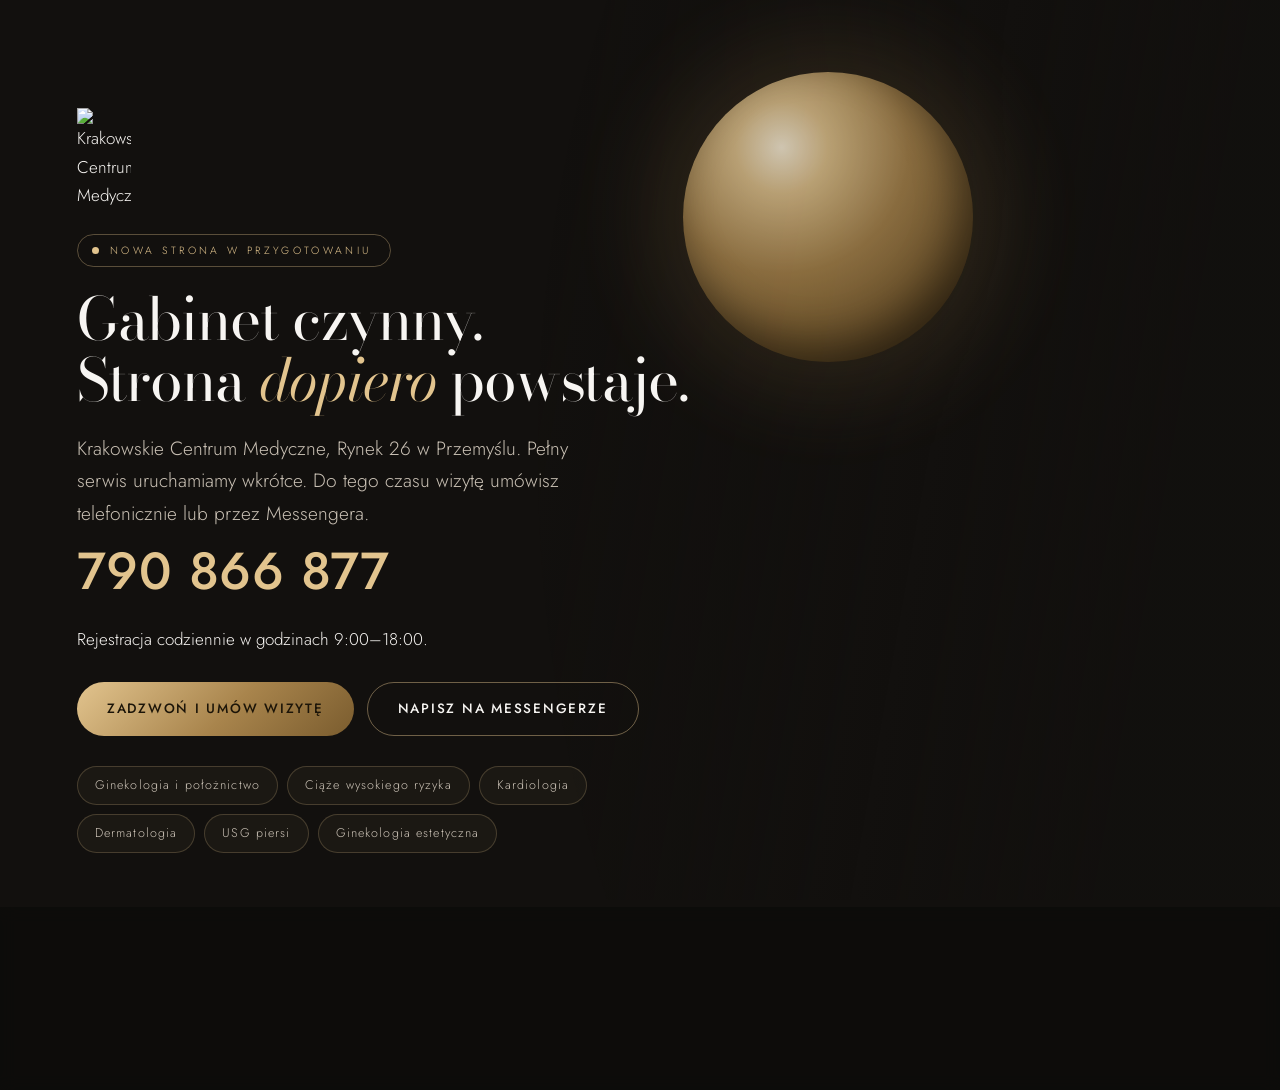
==== index.html @ 224167f6 "Add files via upload" ====
<!DOCTYPE html>
<html lang="pl">
<head>
<meta charset="utf-8">
<meta name="viewport" content="width=device-width, initial-scale=1">
<title>Krakowskie Centrum Medyczne Przemyśl, Rynek 26 | Rejestracja 790 866 877</title>
<meta name="description" content="Krakowskie Centrum Medyczne, Rynek 26 w Przemyślu. Ginekologia i położnictwo, kardiologia, dermatologia, USG piersi, ginekologia estetyczna. Rejestracja codziennie 9:00-18:00, telefon 790 866 877. Nowa strona w przygotowaniu.">
<meta name="theme-color" content="#12100E">
<link rel="canonical" href="https://dabrowski-piotr.github.io/kcm/">

<meta property="og:type" content="website">
<meta property="og:locale" content="pl_PL">
<meta property="og:title" content="Krakowskie Centrum Medyczne, Rynek 26 w Przemyślu">
<meta property="og:description" content="Gabinet działa normalnie. Rejestracja codziennie 9:00-18:00, telefon 790 866 877. Nowa strona w przygotowaniu.">
<meta property="og:image" content="assets/og.jpg">
<meta name="twitter:card" content="summary_large_image">

<link rel="icon" href="assets/favicon-32.png" sizes="32x32">
<link rel="icon" href="assets/favicon-512.png" sizes="512x512">
<link rel="apple-touch-icon" href="assets/apple-touch-icon.png">

<link rel="preconnect" href="https://fonts.googleapis.com">
<link rel="preconnect" href="https://fonts.gstatic.com" crossorigin>
<link href="https://fonts.googleapis.com/css2?family=Bodoni+Moda:ital,opsz,wght@0,6..96,400;1,6..96,400&family=Jost:wght@300;400;500&display=swap" rel="stylesheet">

<style>
/* Krakowskie Centrum Medyczne. Strona przejściowa.
   Kolory i kroje pisma zgodne z docelowym serwisem. */
:root{
  --ink:#12100E;
  --graphite:#211D19;
  --marble:#F7F5F2;
  --brass:#A8844C;
  --brass-hi:#E2C48E;
  --brass-deep:#7A5C2E;
  --display:"Bodoni Moda","Didot",Georgia,serif;
  --sans:"Jost","Futura","Century Gothic",system-ui,sans-serif;
  --gut:clamp(22px,6vw,80px);
}
*,*::before,*::after{box-sizing:border-box}
body{
  margin:0;min-height:100svh;background:var(--ink);color:var(--marble);
  font-family:var(--sans);font-weight:300;font-size:17px;line-height:1.68;
  -webkit-font-smoothing:antialiased;overflow-x:hidden;
  display:flex;flex-direction:column;
}
img{display:block;max-width:100%}
a{color:inherit}
:focus-visible{outline:2px solid var(--brass-hi);outline-offset:4px;border-radius:3px}

/* tło */
.bg{position:fixed;inset:0;z-index:0;overflow:hidden}
.bg .photo{
  position:absolute;top:0;right:0;bottom:0;width:58%;
  background:url('assets/recepcja.jpg') center 42%/cover no-repeat;
  clip-path:ellipse(100% 118% at 100% 50%);
}
.bg .photo::after{
  content:"";position:absolute;inset:0;
  background:linear-gradient(100deg,var(--ink) 2%,rgba(18,16,14,.74) 32%,rgba(18,16,14,.18) 80%);
}
/* kula dekoracyjna */
.orb{
  position:absolute;width:min(26vw,290px);aspect-ratio:1;border-radius:50%;
  top:8%;right:24%;opacity:.8;
  background:radial-gradient(circle at 34% 26%,#FFF3DA 0%,var(--brass-hi) 16%,var(--brass) 44%,var(--brass-deep) 72%,#3A2A12 100%);
  box-shadow:0 0 90px 30px rgba(168,132,76,.22),inset -12px -18px 40px rgba(0,0,0,.45);
  animation:drift 16s ease-in-out infinite alternate;
}
@keyframes drift{to{transform:translateY(28px)}}

main{position:relative;z-index:2;flex:1;display:flex;align-items:center;padding:clamp(90px,12vh,150px) var(--gut) clamp(40px,6vh,70px)}
.inner{width:100%;max-width:1180px;margin:0 auto}
.copy{max-width:min(660px,60%)}

.mark{width:54px;margin-bottom:24px}
.tag{
  display:inline-flex;align-items:center;gap:11px;
  font-size:10.5px;letter-spacing:.32em;text-transform:uppercase;color:var(--brass-hi);
  border:1px solid rgba(226,196,142,.35);border-radius:100px;padding:7px 18px 7px 14px;margin-bottom:22px;
}
.tag i{width:7px;height:7px;border-radius:50%;background:var(--brass-hi);animation:pulse 2.6s ease-in-out infinite}
@keyframes pulse{50%{opacity:.25;transform:scale(.8)}}

h1{
  font-family:var(--display);font-weight:400;
  font-size:clamp(34px,4.6vw,62px);line-height:1.04;letter-spacing:-.02em;
  margin:0 0 20px;text-wrap:balance;
}
h1 em{font-style:italic;color:var(--brass-hi)}
.lead{font-size:clamp(17px,1.5vw,20px);line-height:1.7;color:#C9C0B4;margin:0 0 8px;max-width:48ch}

.cta{display:flex;flex-wrap:wrap;gap:13px;margin:28px 0 0}
.btn{
  display:inline-flex;align-items:center;gap:11px;text-decoration:none;
  padding:15px 30px;border-radius:100px;font-size:13.5px;letter-spacing:.13em;
  text-transform:uppercase;font-weight:500;
  transition:transform .3s ease,background .3s,border-color .3s,color .3s;
}
.btn:hover{transform:translateY(-2px)}
.btn-solid{background:linear-gradient(135deg,var(--brass-hi),var(--brass) 55%,var(--brass-deep));color:#1B1408}
.btn-ghost{border:1px solid rgba(226,196,142,.45);color:var(--marble)}
.btn-ghost:hover{border-color:var(--brass-hi);background:rgba(226,196,142,.08)}

.tel-big{
  font-family:var(--sans);font-weight:500;
  font-size:clamp(32px,4.2vw,52px);line-height:1.05;letter-spacing:.01em;
  color:var(--brass-hi);text-decoration:none;display:inline-block;margin:6px 0 10px;
  transition:color .25s ease;
}
.tel-big:hover{color:#F3DCB2}

/* zakres opieki */
.chips{list-style:none;display:flex;flex-wrap:wrap;gap:9px;padding:0;margin:30px 0 0;max-width:620px}
.chips li{
  font-size:12.5px;letter-spacing:.09em;color:#CBC2B6;
  border:1px solid rgba(226,196,142,.22);border-radius:100px;padding:8px 17px;
  background:rgba(226,196,142,.045);
}

/* stopka */
.foot{position:relative;z-index:2;border-top:1px solid rgba(226,196,142,.18);background:rgba(11,10,9,.6);backdrop-filter:blur(8px)}
.foot .inner{display:grid;grid-template-columns:repeat(auto-fit,minmax(190px,1fr));gap:26px 34px;padding:30px var(--gut)}
.foot h2{font-family:var(--sans);font-size:10.5px;letter-spacing:.28em;text-transform:uppercase;color:var(--brass-hi);margin:0 0 8px;font-weight:400}
.foot p{margin:0;font-size:15.5px;color:#BDB4A8;line-height:1.55}
.foot a{text-decoration:none}
.foot a:hover{color:var(--brass-hi)}
.credit{border-top:1px solid rgba(226,196,142,.1);font-size:11.5px;color:#6E675E;padding:14px var(--gut);letter-spacing:.04em}

@media(max-width:900px){
  .bg .photo{width:100%;clip-path:none;opacity:.22}
  .orb{right:-14%;top:3%;opacity:.5;width:min(46vw,240px)}
  .copy{max-width:100%}
  main{padding-top:78px}
}
@media(prefers-reduced-motion:reduce){
  *{animation:none!important;transition-duration:.01ms!important}
}
</style>
</head>
<body>

<div class="bg" aria-hidden="true">
  <div class="photo"></div>
  <div class="orb"></div>
</div>

<main>
  <div class="inner">
    <div class="copy">
      <img class="mark" src="assets/logo-mark.png" alt="Krakowskie Centrum Medyczne" width="60">

      <span class="tag"><i></i>Nowa strona w przygotowaniu</span>

      <h1>Gabinet czynny.<br>Strona <em>dopiero</em> powstaje.</h1>

      <p class="lead">Krakowskie Centrum Medyczne, Rynek 26 w Przemyślu. Pełny serwis uruchamiamy wkrótce. Do tego czasu wizytę umówisz telefonicznie lub przez Messengera.</p>

      <a class="tel-big" href="tel:+48790866877">790&nbsp;866&nbsp;877</a>
      <p class="hours">Rejestracja codziennie w godzinach 9:00–18:00.</p>

      <div class="cta">
        <a class="btn btn-solid" href="tel:+48790866877">Zadzwoń i umów wizytę</a>
        <a class="btn btn-ghost" href="https://m.me/krakowskieCM" rel="noopener">Napisz na Messengerze</a>
      </div>

      <ul class="chips">
        <li>Ginekologia i położnictwo</li>
        <li>Ciąże wysokiego ryzyka</li>
        <li>Kardiologia</li>
        <li>Dermatologia</li>
        <li>USG piersi</li>
        <li>Ginekologia estetyczna</li>
      </ul>
    </div>
  </div>
</main>

<footer class="foot">
  <div class="inner">
    <div>
      <h2>Adres</h2>
      <p>Rynek 26<br>37-700 Przemyśl</p>
    </div>
    <div>
      <h2>Rejestracja</h2>
      <p>Codziennie 9:00–18:00<br><a href="tel:+48790866877">790 866 877</a></p>
    </div>
    <div>
      <h2>Aktualności i terminy</h2>
      <p><a href="https://www.facebook.com/krakowskieCM" rel="noopener">facebook.com/krakowskieCM</a></p>
    </div>
  </div>
  <div class="credit">
    © <span id="y">2026</span> Krakowskie Centrum Medyczne &nbsp;·&nbsp; Godziny przyjęć zależą od grafiku lekarza. Termin potwierdzamy przy rejestracji.
  </div>
</footer>

<script type="application/ld+json">
{
  "@context":"https://schema.org",
  "@type":"MedicalClinic",
  "name":"Krakowskie Centrum Medyczne",
  "description":"Specjalistyczne gabinety lekarskie w Przemyślu: położnictwo i ginekologia, kardiologia, dermatologia, diagnostyka USG.",
  "address":{"@type":"PostalAddress","streetAddress":"Rynek 26","addressLocality":"Przemyśl","postalCode":"37-700","addressCountry":"PL"},
  "geo":{"@type":"GeoCoordinates","latitude":49.784261,"longitude":22.777185},
  "telephone":"+48790866877",
  "openingHours":"Mo-Su 09:00-18:00",
  "sameAs":["https://www.facebook.com/krakowskieCM"],
  "foundingDate":"2022-01-08"
}
</script>
<script>document.getElementById('y').textContent = new Date().getFullYear();</script>
</body>
</html>
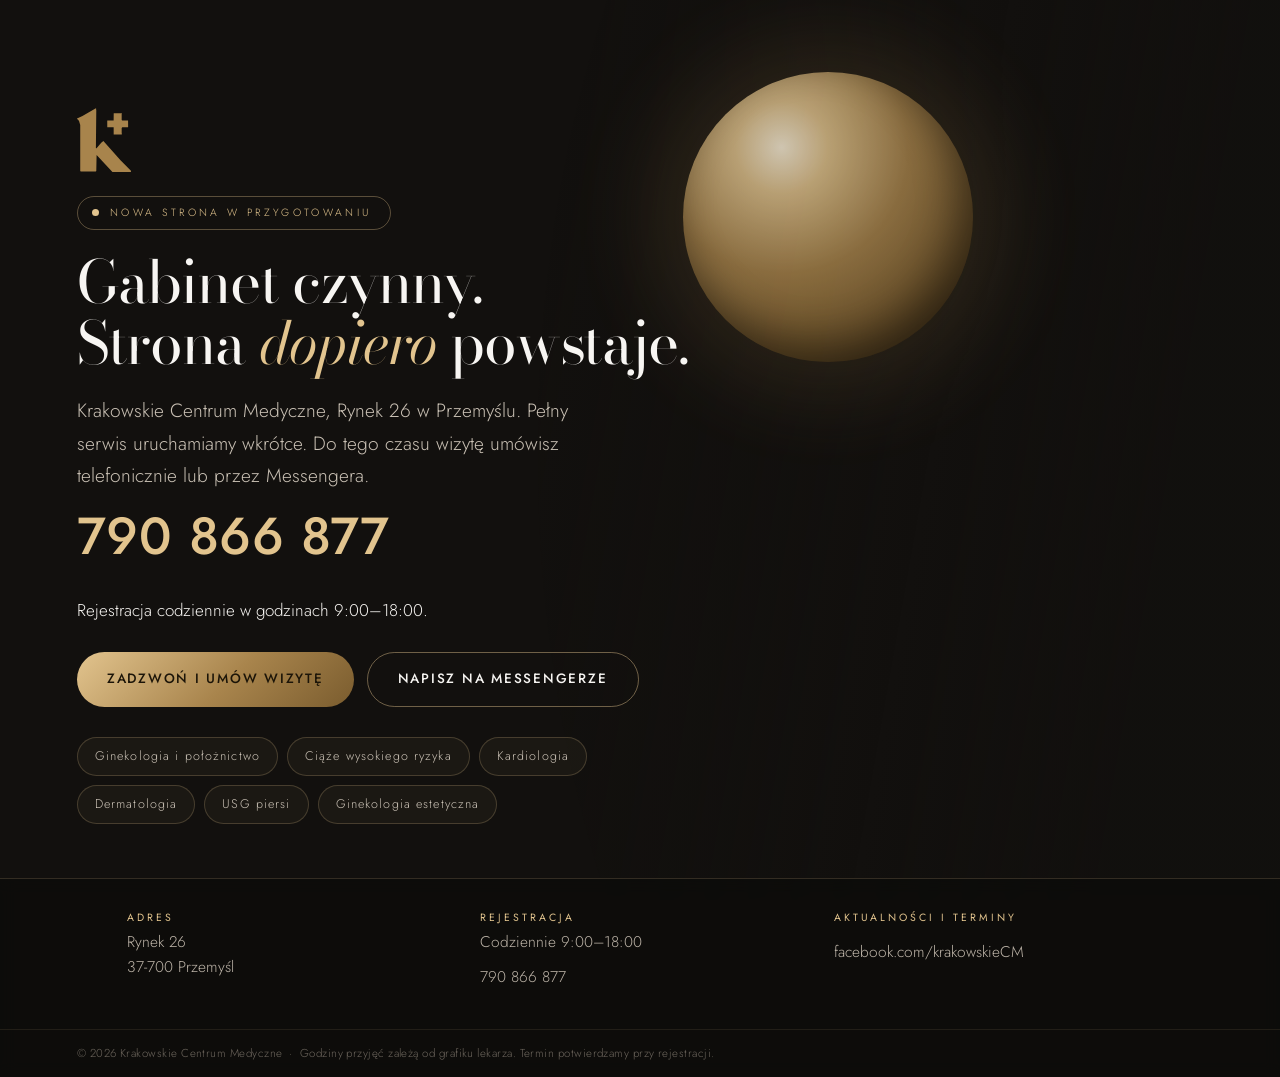
==== commit cfb78b1b: "Add files via upload" ====
--- a/index.html
+++ b/index.html
@@ -37,11 +37,12 @@
   --sans:"Jost","Futura","Century Gothic",system-ui,sans-serif;
   --gut:clamp(22px,6vw,80px);
 }
+html{overflow-x:hidden}
 *,*::before,*::after{box-sizing:border-box}
 body{
-  margin:0;min-height:100svh;background:var(--ink);color:var(--marble);
+  margin:0;min-height:100vh;min-height:100svh;background:var(--ink);color:var(--marble);
   font-family:var(--sans);font-weight:300;font-size:17px;line-height:1.68;
-  -webkit-font-smoothing:antialiased;overflow-x:hidden;
+  -webkit-font-smoothing:antialiased;-webkit-text-size-adjust:100%;text-size-adjust:100%;overflow-x:hidden;
   display:flex;flex-direction:column;
 }
 img{display:block;max-width:100%}
@@ -73,7 +74,7 @@
 .inner{width:100%;max-width:1180px;margin:0 auto}
 .copy{max-width:min(660px,60%)}
 
-.mark{width:54px;margin-bottom:24px}
+.mark{display:block;width:54px;height:auto;color:var(--brass);margin-bottom:24px}
 .tag{
   display:inline-flex;align-items:center;gap:11px;
   font-size:10.5px;letter-spacing:.32em;text-transform:uppercase;color:var(--brass-hi);
@@ -105,7 +106,7 @@
 .tel-big{
   font-family:var(--sans);font-weight:500;
   font-size:clamp(32px,4.2vw,52px);line-height:1.05;letter-spacing:.01em;
-  color:var(--brass-hi);text-decoration:none;display:inline-block;margin:6px 0 10px;
+  color:var(--brass-hi);text-decoration:none;display:inline-block;margin:2px 0 8px;padding:7px 0;
   transition:color .25s ease;
 }
 .tel-big:hover{color:#F3DCB2}
@@ -119,16 +120,16 @@
 }
 
 /* stopka */
-.foot{position:relative;z-index:2;border-top:1px solid rgba(226,196,142,.18);background:rgba(11,10,9,.6);backdrop-filter:blur(8px)}
+.foot{position:relative;z-index:2;border-top:1px solid rgba(226,196,142,.18);background:rgba(11,10,9,.6);-webkit-backdrop-filter:blur(8px);backdrop-filter:blur(8px)}
 .foot .inner{display:grid;grid-template-columns:repeat(auto-fit,minmax(190px,1fr));gap:26px 34px;padding:30px var(--gut)}
-.foot h2{font-family:var(--sans);font-size:10.5px;letter-spacing:.28em;text-transform:uppercase;color:var(--brass-hi);margin:0 0 8px;font-weight:400}
+.foot h2{font-family:var(--sans);font-size:10.5px;letter-spacing:.28em;text-transform:uppercase;color:var(--brass-hi);margin:0 0 4px;font-weight:400}
 .foot p{margin:0;font-size:15.5px;color:#BDB4A8;line-height:1.55}
-.foot a{text-decoration:none}
+.foot a{text-decoration:none;display:inline-block;padding:10px 0}
 .foot a:hover{color:var(--brass-hi)}
 .credit{border-top:1px solid rgba(226,196,142,.1);font-size:11.5px;color:#6E675E;padding:14px var(--gut);letter-spacing:.04em}
 
 @media(max-width:900px){
-  .bg .photo{width:100%;clip-path:none;opacity:.22}
+  .bg .photo{width:100%;clip-path:none;opacity:.16}
   .orb{right:-14%;top:3%;opacity:.5;width:min(46vw,240px)}
   .copy{max-width:100%}
   main{padding-top:78px}
@@ -148,7 +149,7 @@
 <main>
   <div class="inner">
     <div class="copy">
-      <img class="mark" src="assets/logo-mark.png" alt="Krakowskie Centrum Medyczne" width="60">
+      <svg class="mark" viewBox="0 0 134 159" xmlns="http://www.w3.org/2000/svg" role="img" aria-label="Krakowskie Centrum Medyczne"><path fill="currentColor" d="M 0.00,26.00 L 0.00,27.88 L 1.75,28.00 L 5.00,32.38 L 8.00,42.38 L 8.00,156.50 L 9.38,157.88 L 46.50,157.88 L 47.88,156.50 L 48.62,116.88 L 88.00,158.88 L 133.88,158.88 L 133.88,156.00 L 108.00,129.75 L 65.50,82.00 L 60.12,86.12 L 48.50,100.00 L 46.88,99.62 L 47.88,4.25 L 46.75,2.75 L 47.88,0.00 L 13.50,20.00 Z M 111.38,12.88 L 91.12,13.12 L 90.88,30.75 L 75.38,31.00 L 75.00,31.38 L 75.12,47.75 L 90.50,47.88 L 91.00,48.38 L 91.00,65.50 L 91.38,65.88 L 110.50,65.88 L 111.88,64.62 L 110.88,63.50 L 110.88,49.38 L 112.38,47.88 L 126.50,47.88 L 126.88,47.50 L 126.75,31.12 L 112.38,31.00 L 110.88,29.50 L 110.88,14.38 L 111.88,13.62 Z"/></svg>
 
       <span class="tag"><i></i>Nowa strona w przygotowaniu</span>
 
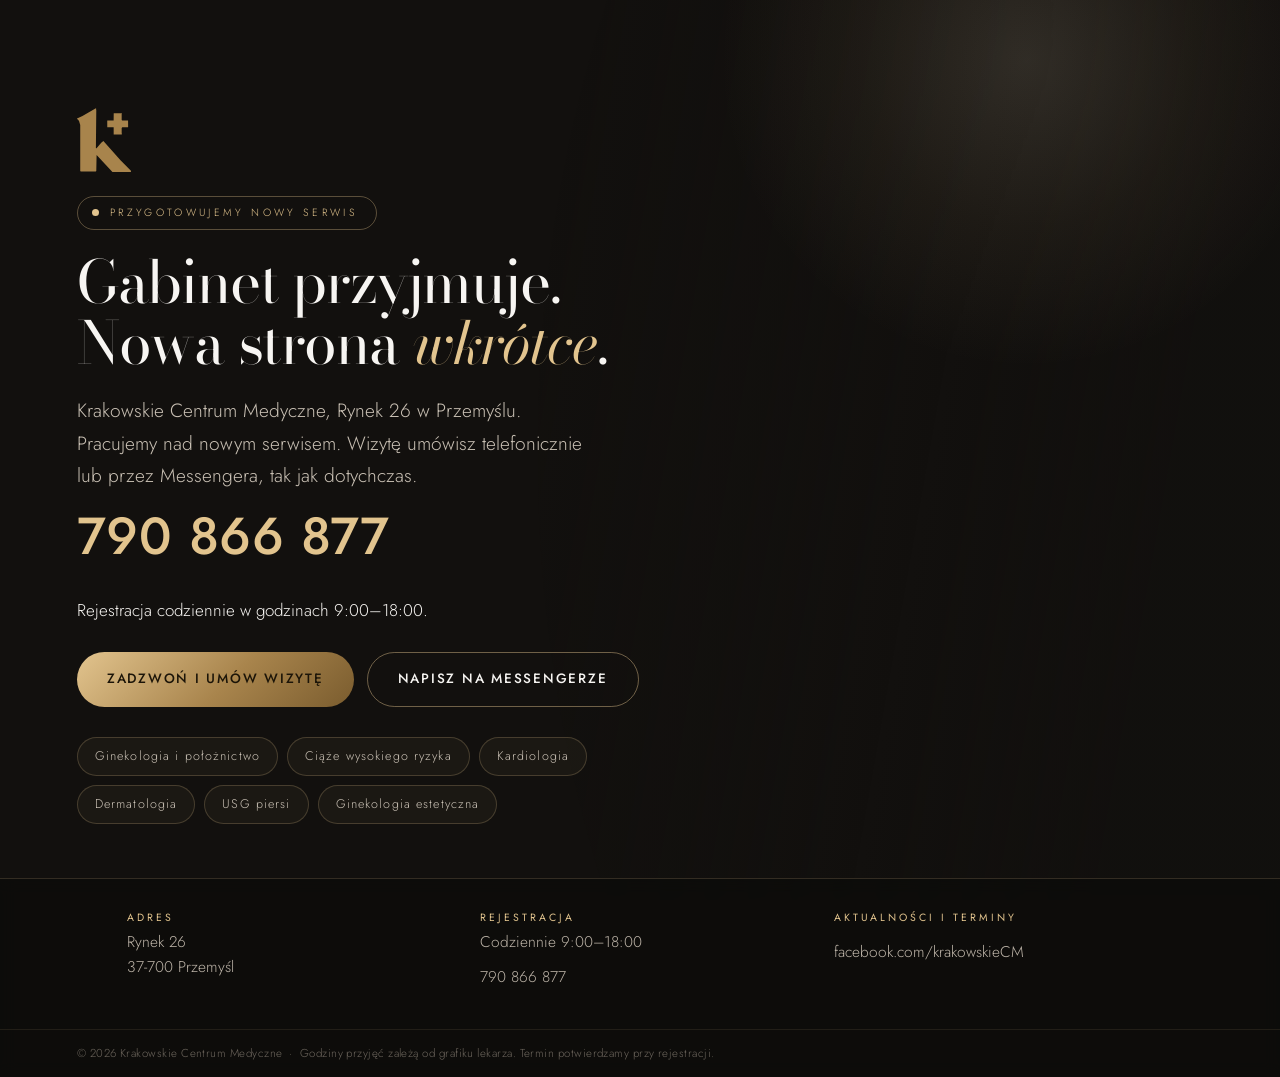
==== commit 8acf0652: "Add files via upload" ====
--- a/index.html
+++ b/index.html
@@ -4,14 +4,14 @@
 <meta charset="utf-8">
 <meta name="viewport" content="width=device-width, initial-scale=1">
 <title>Krakowskie Centrum Medyczne Przemyśl, Rynek 26 | Rejestracja 790 866 877</title>
-<meta name="description" content="Krakowskie Centrum Medyczne, Rynek 26 w Przemyślu. Ginekologia i położnictwo, kardiologia, dermatologia, USG piersi, ginekologia estetyczna. Rejestracja codziennie 9:00-18:00, telefon 790 866 877. Nowa strona w przygotowaniu.">
+<meta name="description" content="Krakowskie Centrum Medyczne, Rynek 26 w Przemyślu. Ginekologia i położnictwo, kardiologia, dermatologia, USG piersi, ginekologia estetyczna. Rejestracja codziennie 9:00-18:00, telefon 790 866 877. Trwają prace nad nowym serwisem.">
 <meta name="theme-color" content="#12100E">
 <link rel="canonical" href="https://dabrowski-piotr.github.io/kcm/">
 
 <meta property="og:type" content="website">
 <meta property="og:locale" content="pl_PL">
 <meta property="og:title" content="Krakowskie Centrum Medyczne, Rynek 26 w Przemyślu">
-<meta property="og:description" content="Gabinet działa normalnie. Rejestracja codziennie 9:00-18:00, telefon 790 866 877. Nowa strona w przygotowaniu.">
+<meta property="og:description" content="Gabinet działa normalnie. Rejestracja codziennie 9:00-18:00, telefon 790 866 877. Trwają prace nad nowym serwisem.">
 <meta property="og:image" content="assets/og.jpg">
 <meta name="twitter:card" content="summary_large_image">
 
@@ -60,15 +60,12 @@
   content:"";position:absolute;inset:0;
   background:linear-gradient(100deg,var(--ink) 2%,rgba(18,16,14,.74) 32%,rgba(18,16,14,.18) 80%);
 }
-/* kula dekoracyjna */
-.orb{
-  position:absolute;width:min(26vw,290px);aspect-ratio:1;border-radius:50%;
-  top:8%;right:24%;opacity:.8;
-  background:radial-gradient(circle at 34% 26%,#FFF3DA 0%,var(--brass-hi) 16%,var(--brass) 44%,var(--brass-deep) 72%,#3A2A12 100%);
-  box-shadow:0 0 90px 30px rgba(168,132,76,.22),inset -12px -18px 40px rgba(0,0,0,.45);
-  animation:drift 16s ease-in-out infinite alternate;
-}
-@keyframes drift{to{transform:translateY(28px)}}
+/* poswiata od lamp ze zdjecia */
+.glow{
+  position:absolute;top:-30%;right:-6%;
+  width:min(62vw,660px);aspect-ratio:1;border-radius:50%;pointer-events:none;
+  background:radial-gradient(circle,rgba(255,236,201,.13) 0%,rgba(226,196,142,.06) 36%,rgba(226,196,142,0) 66%);
+}
 
 main{position:relative;z-index:2;flex:1;display:flex;align-items:center;padding:clamp(90px,12vh,150px) var(--gut) clamp(40px,6vh,70px)}
 .inner{width:100%;max-width:1180px;margin:0 auto}
@@ -130,7 +127,7 @@
 
 @media(max-width:900px){
   .bg .photo{width:100%;clip-path:none;opacity:.16}
-  .orb{right:-14%;top:3%;opacity:.5;width:min(46vw,240px)}
+  .glow{top:-8%;right:-20%;width:min(120vw,560px)}
   .copy{max-width:100%}
   main{padding-top:78px}
 }
@@ -143,7 +140,7 @@
 
 <div class="bg" aria-hidden="true">
   <div class="photo"></div>
-  <div class="orb"></div>
+  <div class="glow"></div>
 </div>
 
 <main>
@@ -151,11 +148,11 @@
     <div class="copy">
       <svg class="mark" viewBox="0 0 134 159" xmlns="http://www.w3.org/2000/svg" role="img" aria-label="Krakowskie Centrum Medyczne"><path fill="currentColor" d="M 0.00,26.00 L 0.00,27.88 L 1.75,28.00 L 5.00,32.38 L 8.00,42.38 L 8.00,156.50 L 9.38,157.88 L 46.50,157.88 L 47.88,156.50 L 48.62,116.88 L 88.00,158.88 L 133.88,158.88 L 133.88,156.00 L 108.00,129.75 L 65.50,82.00 L 60.12,86.12 L 48.50,100.00 L 46.88,99.62 L 47.88,4.25 L 46.75,2.75 L 47.88,0.00 L 13.50,20.00 Z M 111.38,12.88 L 91.12,13.12 L 90.88,30.75 L 75.38,31.00 L 75.00,31.38 L 75.12,47.75 L 90.50,47.88 L 91.00,48.38 L 91.00,65.50 L 91.38,65.88 L 110.50,65.88 L 111.88,64.62 L 110.88,63.50 L 110.88,49.38 L 112.38,47.88 L 126.50,47.88 L 126.88,47.50 L 126.75,31.12 L 112.38,31.00 L 110.88,29.50 L 110.88,14.38 L 111.88,13.62 Z"/></svg>
 
-      <span class="tag"><i></i>Nowa strona w przygotowaniu</span>
-
-      <h1>Gabinet czynny.<br>Strona <em>dopiero</em> powstaje.</h1>
-
-      <p class="lead">Krakowskie Centrum Medyczne, Rynek 26 w Przemyślu. Pełny serwis uruchamiamy wkrótce. Do tego czasu wizytę umówisz telefonicznie lub przez Messengera.</p>
+      <span class="tag"><i></i>Przygotowujemy nowy serwis</span>
+
+      <h1>Gabinet przyjmuje.<br>Nowa strona <em>wkrótce</em>.</h1>
+
+      <p class="lead">Krakowskie Centrum Medyczne, Rynek 26 w Przemyślu. Pracujemy nad nowym serwisem. Wizytę umówisz telefonicznie lub przez Messengera, tak jak dotychczas.</p>
 
       <a class="tel-big" href="tel:+48790866877">790&nbsp;866&nbsp;877</a>
       <p class="hours">Rejestracja codziennie w godzinach 9:00–18:00.</p>
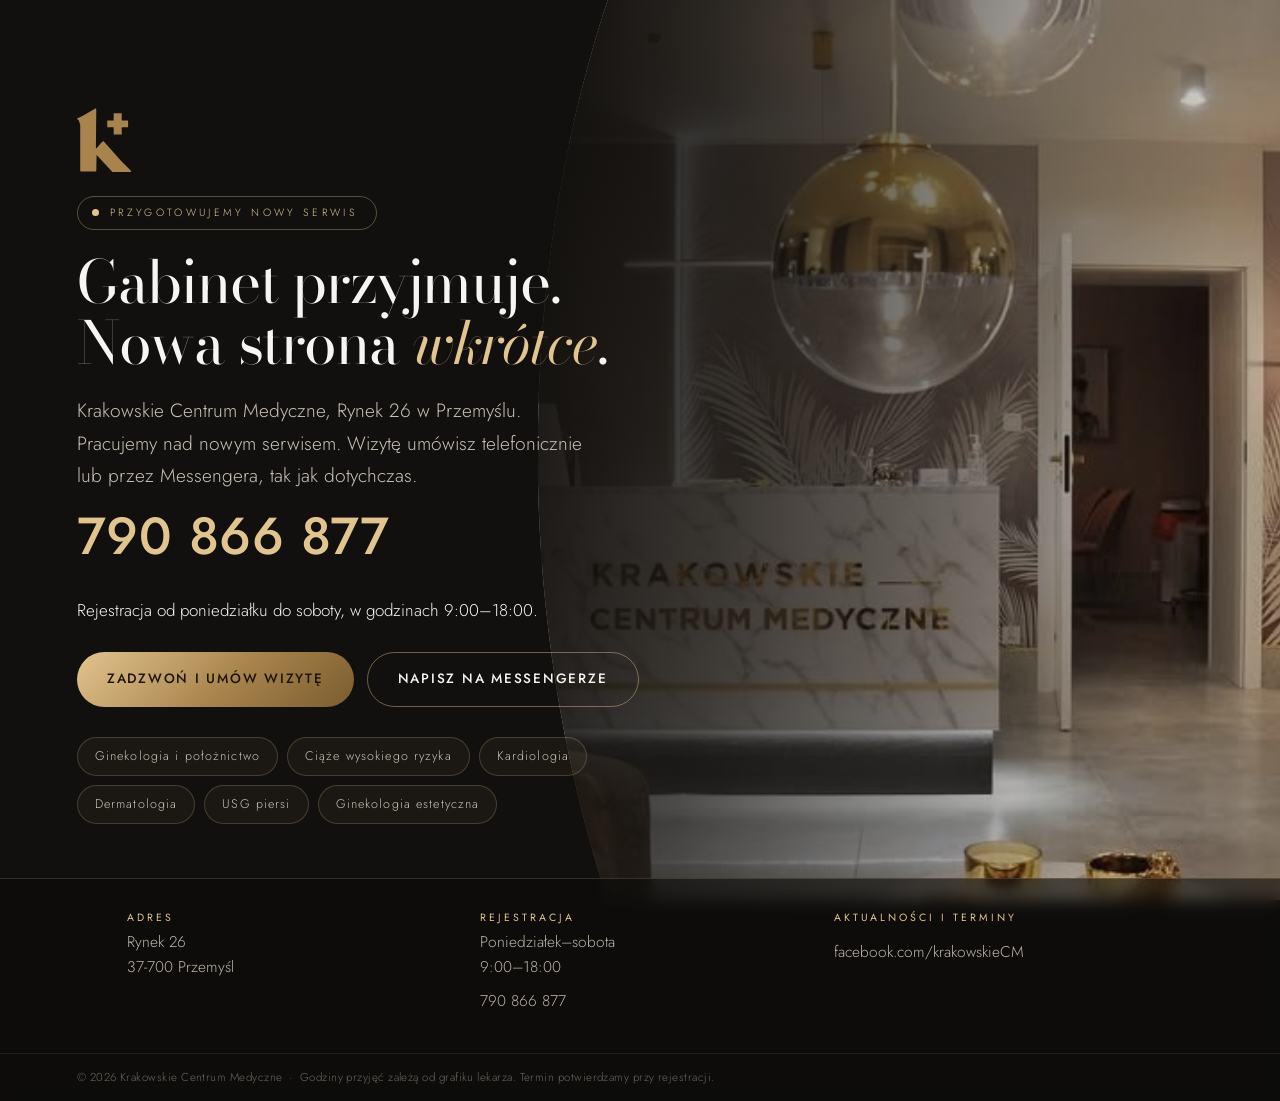
==== commit bcb89a7f: "Add files via upload" ====
--- a/index.html
+++ b/index.html
@@ -4,15 +4,16 @@
 <meta charset="utf-8">
 <meta name="viewport" content="width=device-width, initial-scale=1">
 <title>Krakowskie Centrum Medyczne Przemyśl, Rynek 26 | Rejestracja 790 866 877</title>
-<meta name="description" content="Krakowskie Centrum Medyczne, Rynek 26 w Przemyślu. Ginekologia i położnictwo, kardiologia, dermatologia, USG piersi, ginekologia estetyczna. Rejestracja codziennie 9:00-18:00, telefon 790 866 877. Trwają prace nad nowym serwisem.">
+<meta name="description" content="Krakowskie Centrum Medyczne, Rynek 26 w Przemyślu. Ginekologia i położnictwo, kardiologia, dermatologia, USG piersi, ginekologia estetyczna. Rejestracja od poniedziałku do soboty, 9:00-18:00, telefon 790 866 877. Trwają prace nad nowym serwisem.">
 <meta name="theme-color" content="#12100E">
-<link rel="canonical" href="https://dabrowski-piotr.github.io/kcm/">
+<link rel="canonical" href="https://www.krakowskiecentrummedyczne.pl/">
 
 <meta property="og:type" content="website">
 <meta property="og:locale" content="pl_PL">
 <meta property="og:title" content="Krakowskie Centrum Medyczne, Rynek 26 w Przemyślu">
-<meta property="og:description" content="Gabinet działa normalnie. Rejestracja codziennie 9:00-18:00, telefon 790 866 877. Trwają prace nad nowym serwisem.">
-<meta property="og:image" content="assets/og.jpg">
+<meta property="og:description" content="Gabinet działa normalnie. Rejestracja od poniedziałku do soboty, 9:00-18:00, telefon 790 866 877. Trwają prace nad nowym serwisem.">
+<meta property="og:image" content="https://www.krakowskiecentrummedyczne.pl/assets/og.jpg">
+<meta property="og:url" content="https://www.krakowskiecentrummedyczne.pl/">
 <meta name="twitter:card" content="summary_large_image">
 
 <link rel="icon" href="assets/favicon-32.png" sizes="32x32">
@@ -53,7 +54,7 @@
 .bg{position:fixed;inset:0;z-index:0;overflow:hidden}
 .bg .photo{
   position:absolute;top:0;right:0;bottom:0;width:58%;
-  background:url('assets/recepcja.jpg') center 42%/cover no-repeat;
+  background:url('[data-uri]') center 42%/cover no-repeat;
   clip-path:ellipse(100% 118% at 100% 50%);
 }
 .bg .photo::after{
@@ -155,7 +156,7 @@
       <p class="lead">Krakowskie Centrum Medyczne, Rynek 26 w Przemyślu. Pracujemy nad nowym serwisem. Wizytę umówisz telefonicznie lub przez Messengera, tak jak dotychczas.</p>
 
       <a class="tel-big" href="tel:+48790866877">790&nbsp;866&nbsp;877</a>
-      <p class="hours">Rejestracja codziennie w godzinach 9:00–18:00.</p>
+      <p class="hours">Rejestracja od poniedziałku do soboty, w godzinach 9:00–18:00.</p>
 
       <div class="cta">
         <a class="btn btn-solid" href="tel:+48790866877">Zadzwoń i umów wizytę</a>
@@ -182,7 +183,7 @@
     </div>
     <div>
       <h2>Rejestracja</h2>
-      <p>Codziennie 9:00–18:00<br><a href="tel:+48790866877">790 866 877</a></p>
+      <p>Poniedziałek–sobota<br>9:00–18:00<br><a href="tel:+48790866877">790 866 877</a></p>
     </div>
     <div>
       <h2>Aktualności i terminy</h2>
@@ -203,7 +204,7 @@
   "address":{"@type":"PostalAddress","streetAddress":"Rynek 26","addressLocality":"Przemyśl","postalCode":"37-700","addressCountry":"PL"},
   "geo":{"@type":"GeoCoordinates","latitude":49.784261,"longitude":22.777185},
   "telephone":"+48790866877",
-  "openingHours":"Mo-Su 09:00-18:00",
+  "openingHours":"Mo-Sa 09:00-18:00",
   "sameAs":["https://www.facebook.com/krakowskieCM"],
   "foundingDate":"2022-01-08"
 }
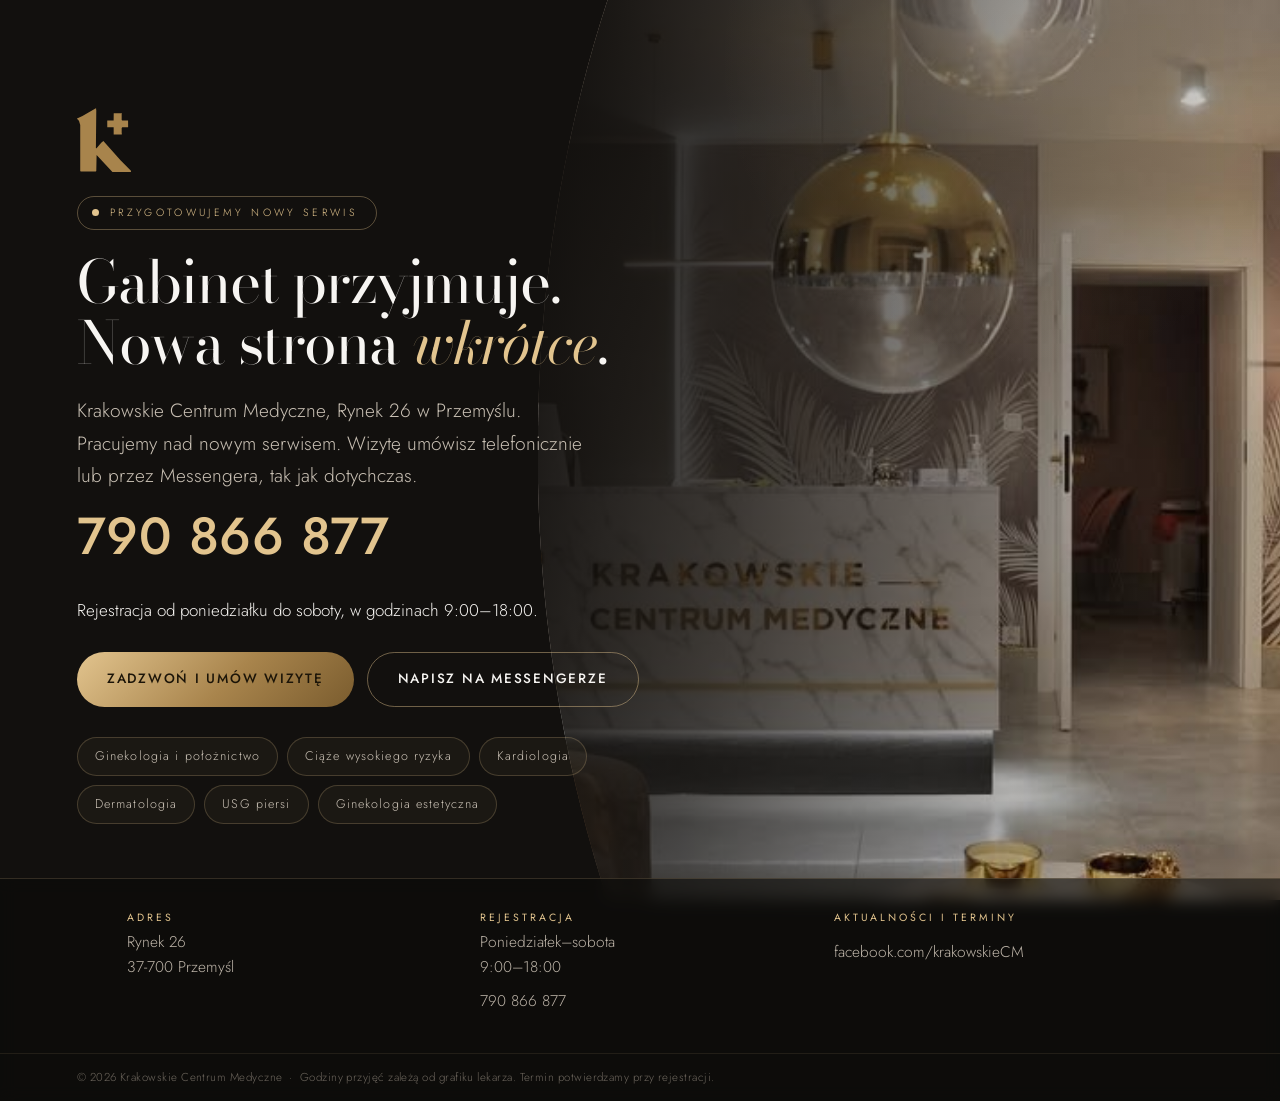
==== commit 7b0f4b59: "Add files via upload" ====
--- a/index.html
+++ b/index.html
@@ -16,9 +16,10 @@
 <meta property="og:url" content="https://www.krakowskiecentrummedyczne.pl/">
 <meta name="twitter:card" content="summary_large_image">
 
-<link rel="icon" href="assets/favicon-32.png" sizes="32x32">
-<link rel="icon" href="assets/favicon-512.png" sizes="512x512">
-<link rel="apple-touch-icon" href="assets/apple-touch-icon.png">
+
+<link rel="icon" type="image/svg+xml" href="[data-uri]">
+<link rel="icon" type="image/png" sizes="32x32" href="[data-uri]">
+<link rel="apple-touch-icon" href="apple-touch-icon.png">
 
 <link rel="preconnect" href="https://fonts.googleapis.com">
 <link rel="preconnect" href="https://fonts.gstatic.com" crossorigin>
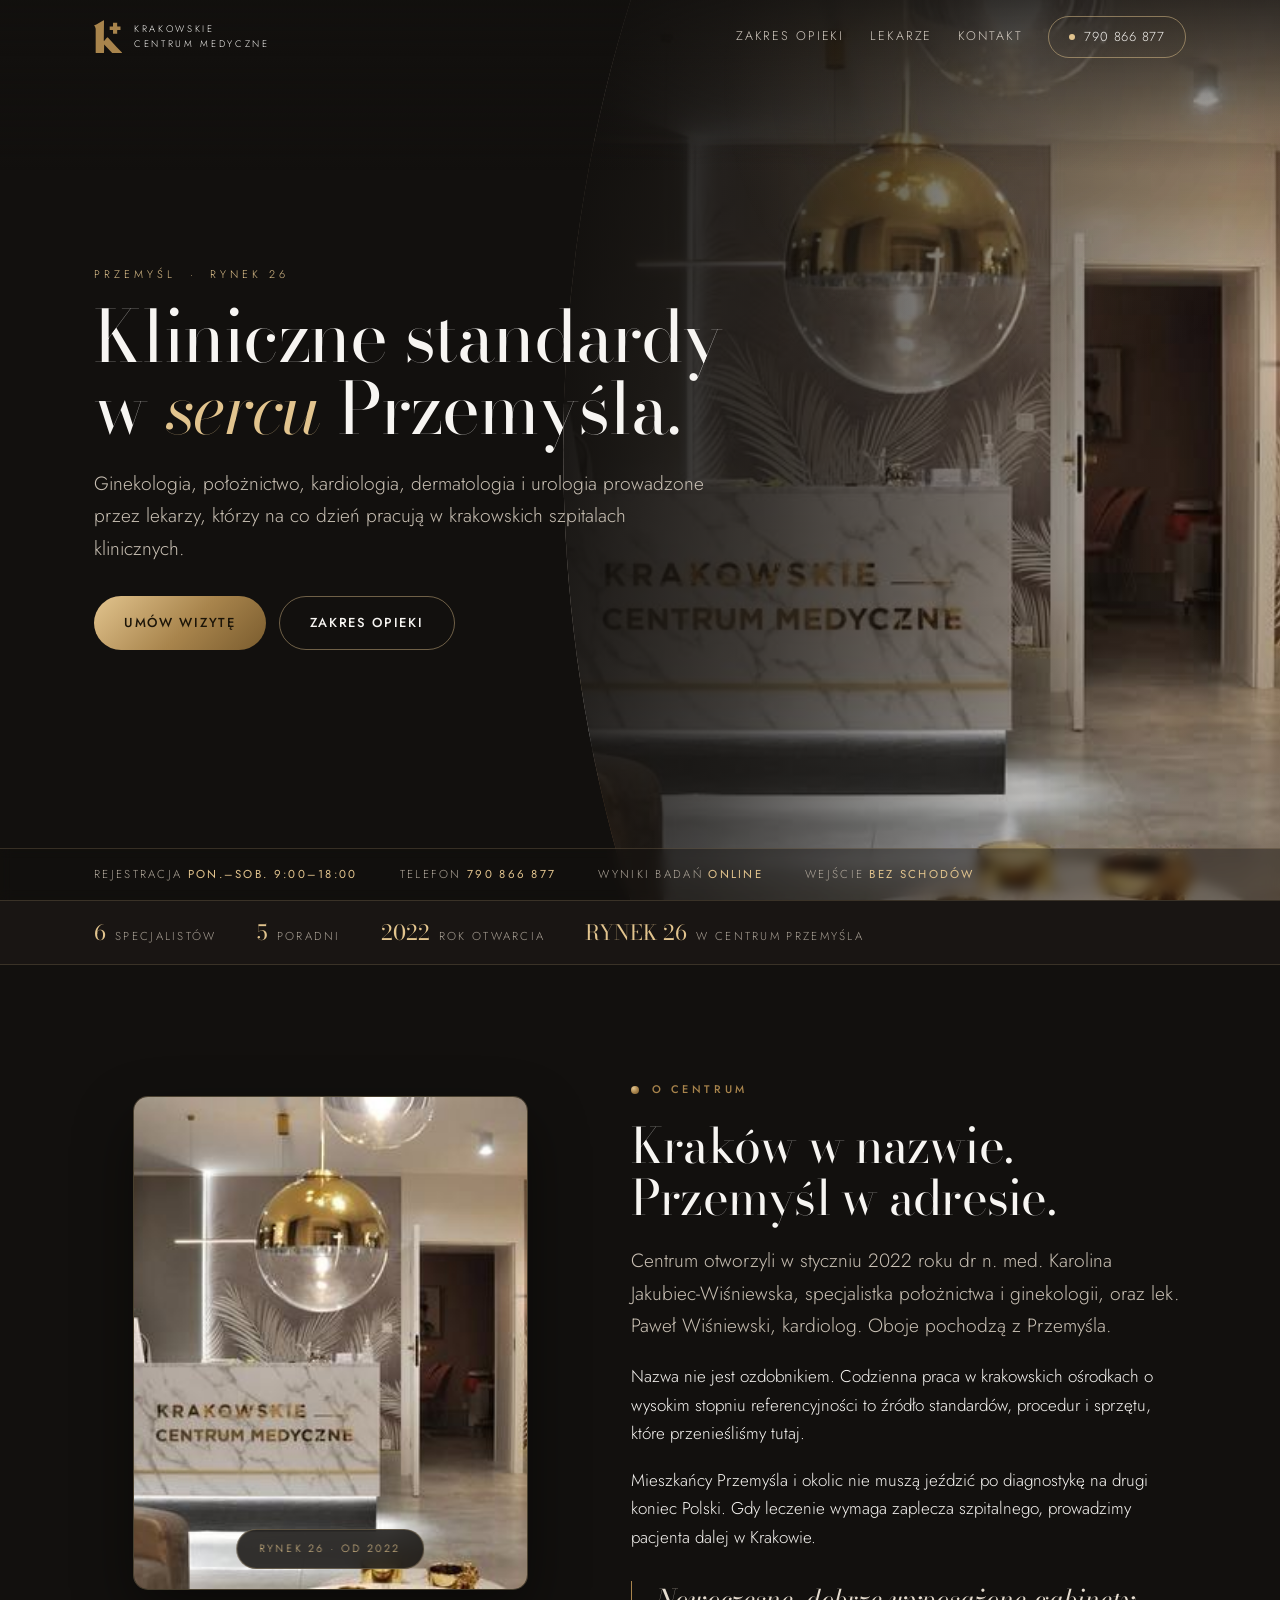
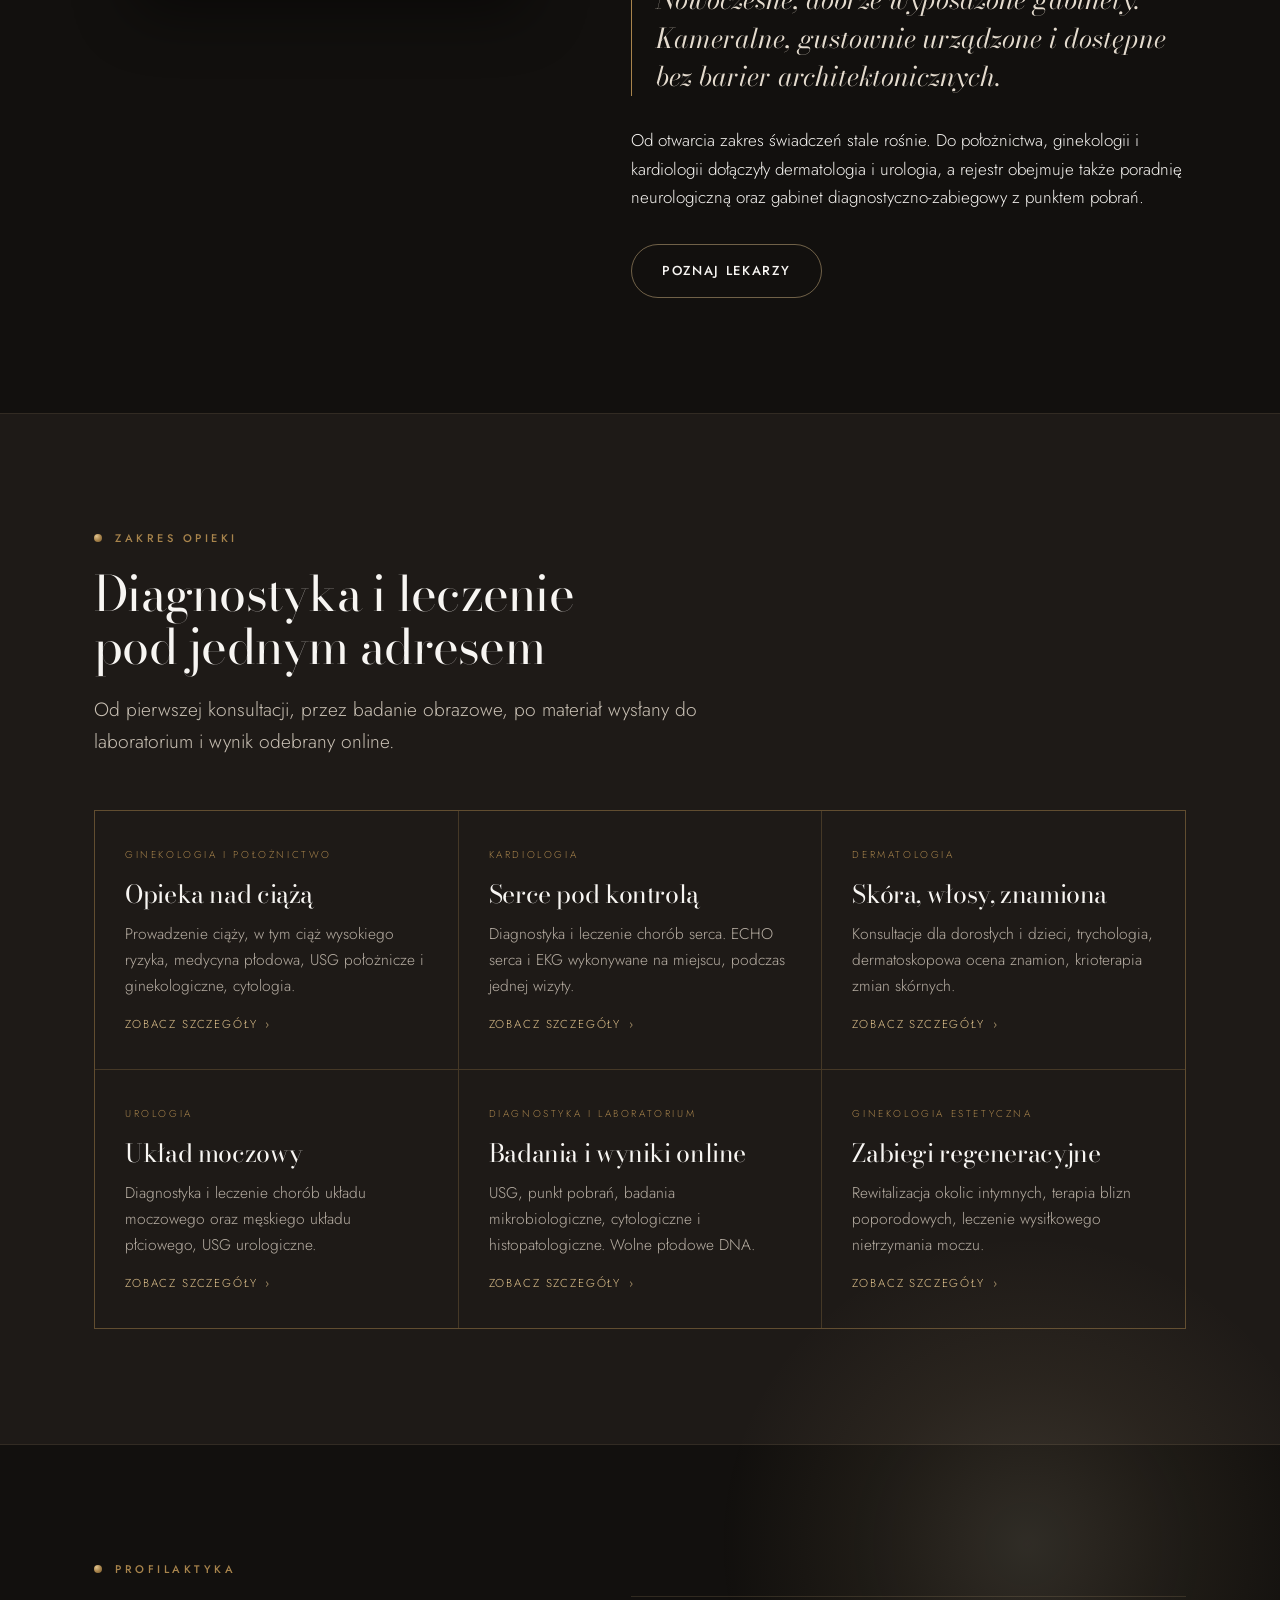
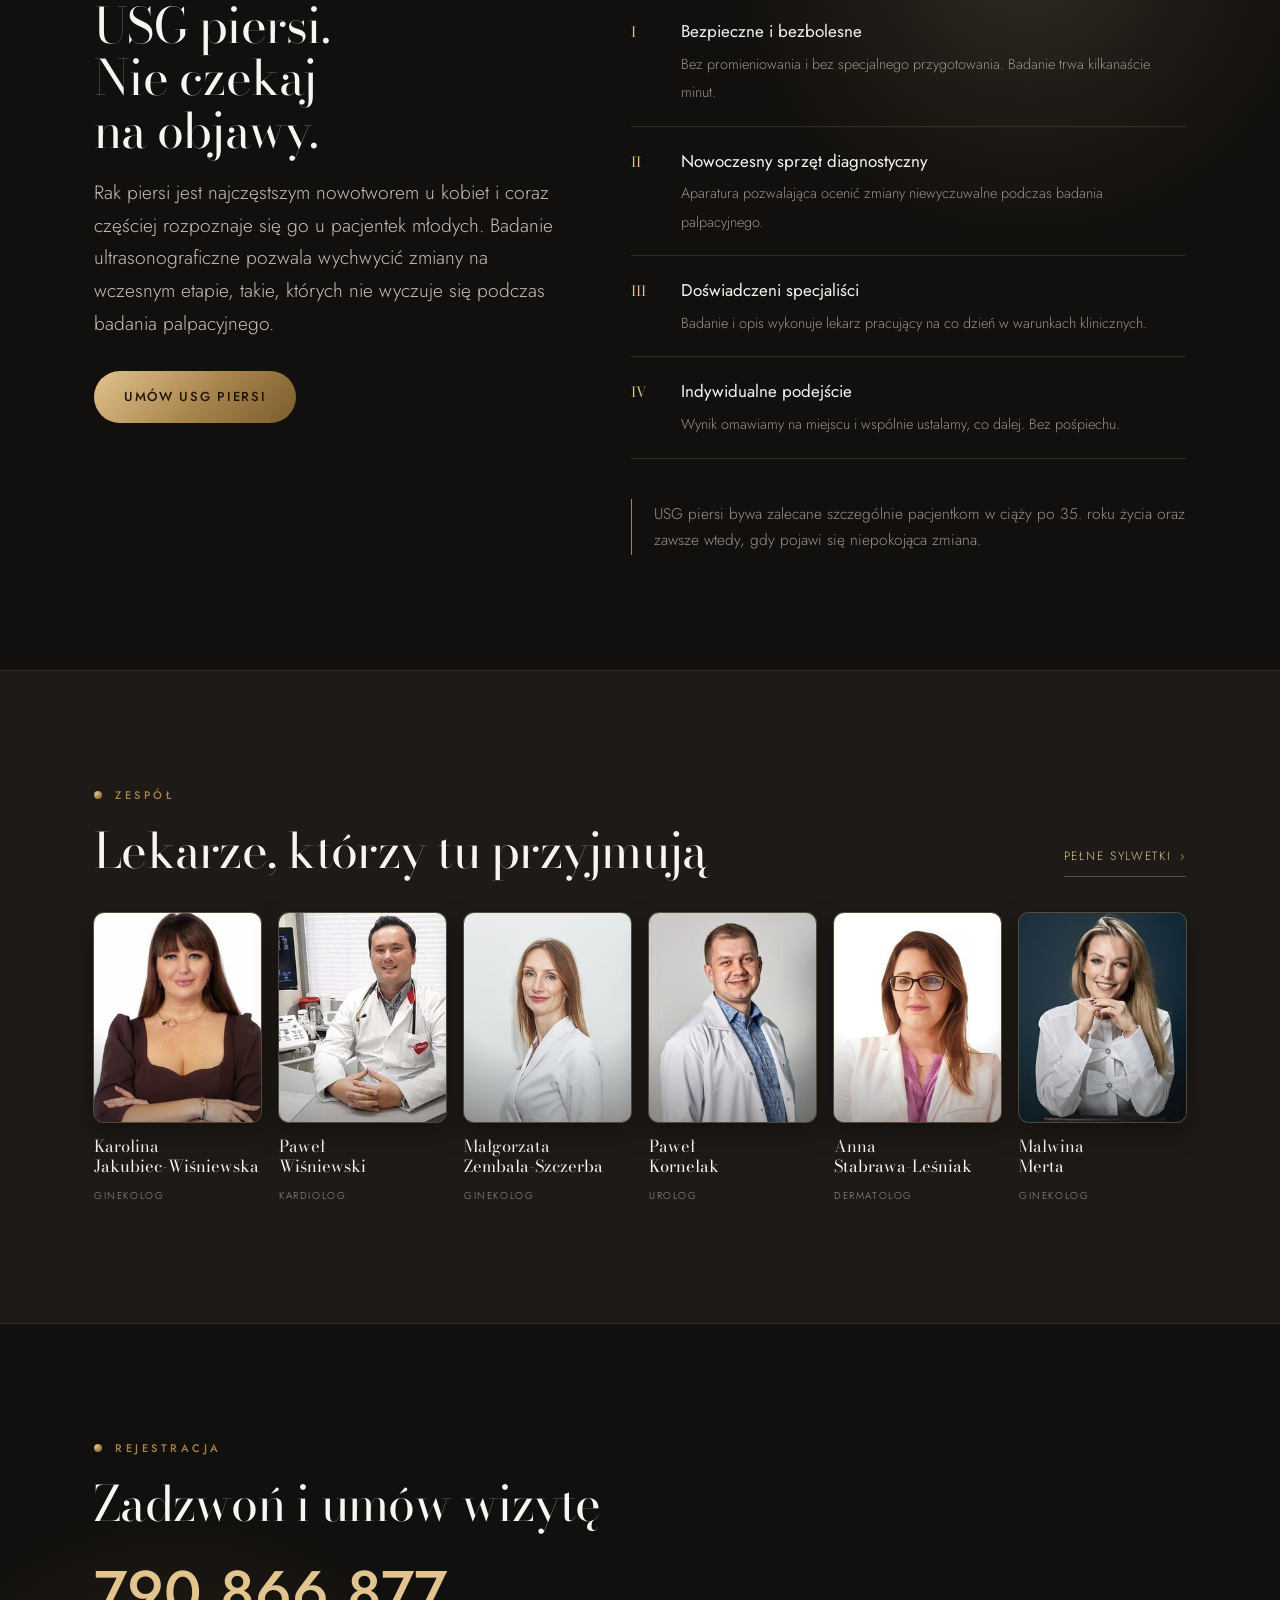
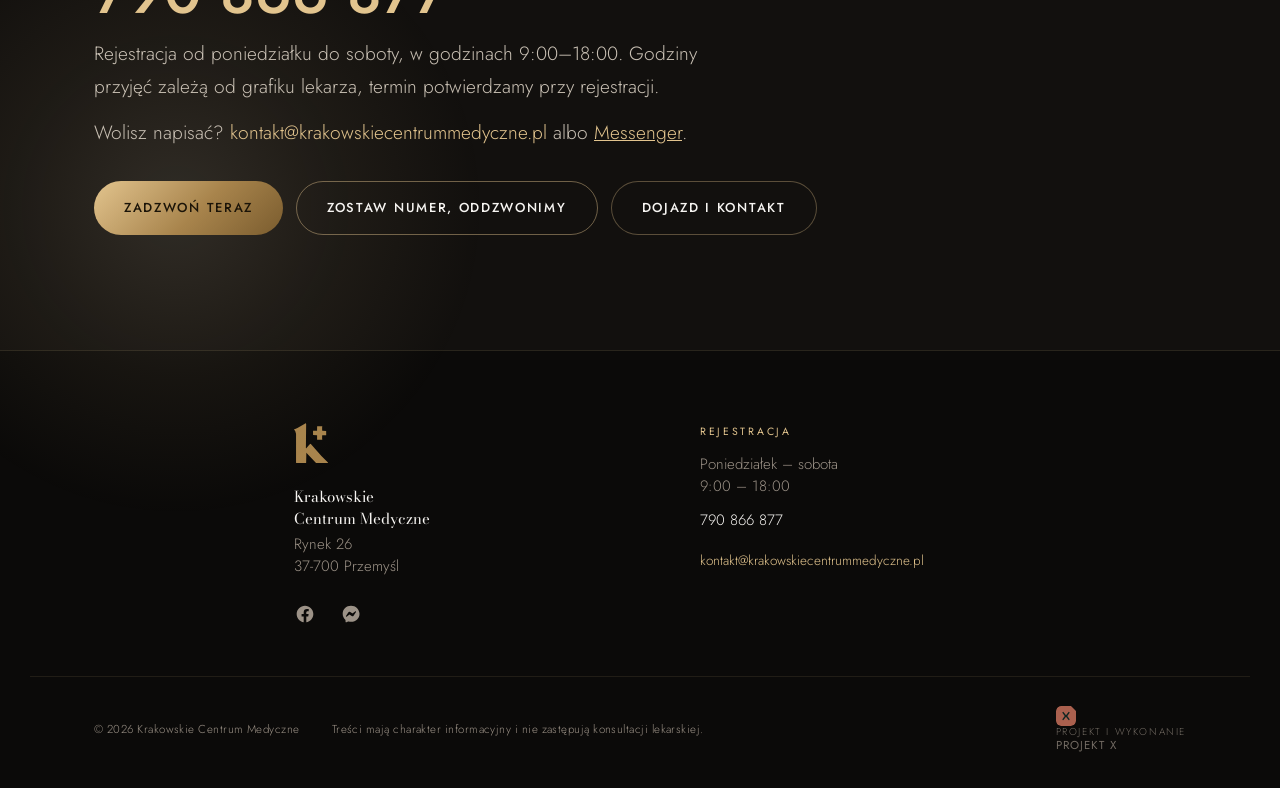
==== commit 8213843d: "Add files via upload" ====
--- a/index.html
+++ b/index.html
@@ -3,213 +3,289 @@
 <head>
 <meta charset="utf-8">
 <meta name="viewport" content="width=device-width, initial-scale=1">
-<title>Krakowskie Centrum Medyczne Przemyśl, Rynek 26 | Rejestracja 790 866 877</title>
-<meta name="description" content="Krakowskie Centrum Medyczne, Rynek 26 w Przemyślu. Ginekologia i położnictwo, kardiologia, dermatologia, USG piersi, ginekologia estetyczna. Rejestracja od poniedziałku do soboty, 9:00-18:00, telefon 790 866 877. Trwają prace nad nowym serwisem.">
+<title>Krakowskie Centrum Medyczne — Przemyśl, Rynek 26</title>
+<meta name="description" content="Specjalistyczne gabinety lekarskie w Przemyślu. Ginekologia i położnictwo, ciąże wysokiego ryzyka, kardiologia, dermatologia, urologia, USG piersi, ginekologia estetyczna. Rejestracja pon.–sob. 9:00–18:00, telefon 790 866 877.">
 <meta name="theme-color" content="#12100E">
 <link rel="canonical" href="https://www.krakowskiecentrummedyczne.pl/">
-
 <meta property="og:type" content="website">
 <meta property="og:locale" content="pl_PL">
-<meta property="og:title" content="Krakowskie Centrum Medyczne, Rynek 26 w Przemyślu">
-<meta property="og:description" content="Gabinet działa normalnie. Rejestracja od poniedziałku do soboty, 9:00-18:00, telefon 790 866 877. Trwają prace nad nowym serwisem.">
-<meta property="og:image" content="https://www.krakowskiecentrummedyczne.pl/assets/og.jpg">
+<meta property="og:title" content="Krakowskie Centrum Medyczne — Przemyśl, Rynek 26">
+<meta property="og:description" content="Specjalistyczne gabinety lekarskie w Przemyślu. Ginekologia i położnictwo, ciąże wysokiego ryzyka, kardiologia, dermatologia, urologia, USG piersi, ginekologia estetyczna. Rejestracja pon.–sob. 9:00–18:00, telefon 790 866 877.">
 <meta property="og:url" content="https://www.krakowskiecentrummedyczne.pl/">
+<meta property="og:image" content="https://www.krakowskiecentrummedyczne.pl/og.jpg">
 <meta name="twitter:card" content="summary_large_image">
-
-
-<link rel="icon" type="image/svg+xml" href="[data-uri]">
-<link rel="icon" type="image/png" sizes="32x32" href="[data-uri]">
+<link rel="icon" href="favicon.svg" type="image/svg+xml">
+<link rel="icon" href="favicon.ico" sizes="any">
 <link rel="apple-touch-icon" href="apple-touch-icon.png">
-
 <link rel="preconnect" href="https://fonts.googleapis.com">
 <link rel="preconnect" href="https://fonts.gstatic.com" crossorigin>
+<link rel="preload" as="style" href="https://fonts.googleapis.com/css2?family=Bodoni+Moda:ital,opsz,wght@0,6..96,400;1,6..96,400&family=Jost:wght@300;400;500&display=swap">
 <link href="https://fonts.googleapis.com/css2?family=Bodoni+Moda:ital,opsz,wght@0,6..96,400;1,6..96,400&family=Jost:wght@300;400;500&display=swap" rel="stylesheet">
-
-<style>
-/* Krakowskie Centrum Medyczne. Strona przejściowa.
-   Kolory i kroje pisma zgodne z docelowym serwisem. */
-:root{
-  --ink:#12100E;
-  --graphite:#211D19;
-  --marble:#F7F5F2;
-  --brass:#A8844C;
-  --brass-hi:#E2C48E;
-  --brass-deep:#7A5C2E;
-  --display:"Bodoni Moda","Didot",Georgia,serif;
-  --sans:"Jost","Futura","Century Gothic",system-ui,sans-serif;
-  --gut:clamp(22px,6vw,80px);
-}
-html{overflow-x:hidden}
-*,*::before,*::after{box-sizing:border-box}
-body{
-  margin:0;min-height:100vh;min-height:100svh;background:var(--ink);color:var(--marble);
-  font-family:var(--sans);font-weight:300;font-size:17px;line-height:1.68;
-  -webkit-font-smoothing:antialiased;-webkit-text-size-adjust:100%;text-size-adjust:100%;overflow-x:hidden;
-  display:flex;flex-direction:column;
-}
-img{display:block;max-width:100%}
-a{color:inherit}
-:focus-visible{outline:2px solid var(--brass-hi);outline-offset:4px;border-radius:3px}
-
-/* tło */
-.bg{position:fixed;inset:0;z-index:0;overflow:hidden}
-.bg .photo{
-  position:absolute;top:0;right:0;bottom:0;width:58%;
-  background:url('[data-uri]') center 42%/cover no-repeat;
-  clip-path:ellipse(100% 118% at 100% 50%);
-}
-.bg .photo::after{
-  content:"";position:absolute;inset:0;
-  background:linear-gradient(100deg,var(--ink) 2%,rgba(18,16,14,.74) 32%,rgba(18,16,14,.18) 80%);
-}
-/* poswiata od lamp ze zdjecia */
-.glow{
-  position:absolute;top:-30%;right:-6%;
-  width:min(62vw,660px);aspect-ratio:1;border-radius:50%;pointer-events:none;
-  background:radial-gradient(circle,rgba(255,236,201,.13) 0%,rgba(226,196,142,.06) 36%,rgba(226,196,142,0) 66%);
-}
-
-main{position:relative;z-index:2;flex:1;display:flex;align-items:center;padding:clamp(90px,12vh,150px) var(--gut) clamp(40px,6vh,70px)}
-.inner{width:100%;max-width:1180px;margin:0 auto}
-.copy{max-width:min(660px,60%)}
-
-.mark{display:block;width:54px;height:auto;color:var(--brass);margin-bottom:24px}
-.tag{
-  display:inline-flex;align-items:center;gap:11px;
-  font-size:10.5px;letter-spacing:.32em;text-transform:uppercase;color:var(--brass-hi);
-  border:1px solid rgba(226,196,142,.35);border-radius:100px;padding:7px 18px 7px 14px;margin-bottom:22px;
-}
-.tag i{width:7px;height:7px;border-radius:50%;background:var(--brass-hi);animation:pulse 2.6s ease-in-out infinite}
-@keyframes pulse{50%{opacity:.25;transform:scale(.8)}}
-
-h1{
-  font-family:var(--display);font-weight:400;
-  font-size:clamp(34px,4.6vw,62px);line-height:1.04;letter-spacing:-.02em;
-  margin:0 0 20px;text-wrap:balance;
-}
-h1 em{font-style:italic;color:var(--brass-hi)}
-.lead{font-size:clamp(17px,1.5vw,20px);line-height:1.7;color:#C9C0B4;margin:0 0 8px;max-width:48ch}
-
-.cta{display:flex;flex-wrap:wrap;gap:13px;margin:28px 0 0}
-.btn{
-  display:inline-flex;align-items:center;gap:11px;text-decoration:none;
-  padding:15px 30px;border-radius:100px;font-size:13.5px;letter-spacing:.13em;
-  text-transform:uppercase;font-weight:500;
-  transition:transform .3s ease,background .3s,border-color .3s,color .3s;
-}
-.btn:hover{transform:translateY(-2px)}
-.btn-solid{background:linear-gradient(135deg,var(--brass-hi),var(--brass) 55%,var(--brass-deep));color:#1B1408}
-.btn-ghost{border:1px solid rgba(226,196,142,.45);color:var(--marble)}
-.btn-ghost:hover{border-color:var(--brass-hi);background:rgba(226,196,142,.08)}
-
-.tel-big{
-  font-family:var(--sans);font-weight:500;
-  font-size:clamp(32px,4.2vw,52px);line-height:1.05;letter-spacing:.01em;
-  color:var(--brass-hi);text-decoration:none;display:inline-block;margin:2px 0 8px;padding:7px 0;
-  transition:color .25s ease;
-}
-.tel-big:hover{color:#F3DCB2}
-
-/* zakres opieki */
-.chips{list-style:none;display:flex;flex-wrap:wrap;gap:9px;padding:0;margin:30px 0 0;max-width:620px}
-.chips li{
-  font-size:12.5px;letter-spacing:.09em;color:#CBC2B6;
-  border:1px solid rgba(226,196,142,.22);border-radius:100px;padding:8px 17px;
-  background:rgba(226,196,142,.045);
-}
-
-/* stopka */
-.foot{position:relative;z-index:2;border-top:1px solid rgba(226,196,142,.18);background:rgba(11,10,9,.6);-webkit-backdrop-filter:blur(8px);backdrop-filter:blur(8px)}
-.foot .inner{display:grid;grid-template-columns:repeat(auto-fit,minmax(190px,1fr));gap:26px 34px;padding:30px var(--gut)}
-.foot h2{font-family:var(--sans);font-size:10.5px;letter-spacing:.28em;text-transform:uppercase;color:var(--brass-hi);margin:0 0 4px;font-weight:400}
-.foot p{margin:0;font-size:15.5px;color:#BDB4A8;line-height:1.55}
-.foot a{text-decoration:none;display:inline-block;padding:10px 0}
-.foot a:hover{color:var(--brass-hi)}
-.credit{border-top:1px solid rgba(226,196,142,.1);font-size:11.5px;color:#6E675E;padding:14px var(--gut);letter-spacing:.04em}
-
-@media(max-width:900px){
-  .bg .photo{width:100%;clip-path:none;opacity:.16}
-  .glow{top:-8%;right:-20%;width:min(120vw,560px)}
-  .copy{max-width:100%}
-  main{padding-top:78px}
-}
-@media(prefers-reduced-motion:reduce){
-  *{animation:none!important;transition-duration:.01ms!important}
-}
-</style>
+<link rel="stylesheet" href="styl.css">
+<script type="application/ld+json">
+{"@context":"https://schema.org","@type":"MedicalClinic",
+"name":"Krakowskie Centrum Medyczne",
+"description":"Specjalistyczne gabinety lekarskie w Przemyślu: ginekologia i położnictwo, kardiologia, dermatologia, urologia, diagnostyka USG, ginekologia estetyczna.",
+"address":{"@type":"PostalAddress","streetAddress":"Rynek 26","addressLocality":"Przemyśl","postalCode":"37-700","addressRegion":"podkarpackie","addressCountry":"PL"},
+"geo":{"@type":"GeoCoordinates","latitude":49.784261,"longitude":22.777185},
+"telephone":"+48790866877","email":"kontakt@krakowskiecentrummedyczne.pl","url":"https://www.krakowskiecentrummedyczne.pl/","image":"https://www.krakowskiecentrummedyczne.pl/og.jpg",
+"openingHoursSpecification":[{"@type":"OpeningHoursSpecification","dayOfWeek":["Monday","Tuesday","Wednesday","Thursday","Friday","Saturday"],"opens":"09:00","closes":"18:00"}],
+"sameAs":["https://www.facebook.com/krakowskieCM"],
+"medicalSpecialty":["Obstetric","Gynecologic","Cardiovascular","Dermatology","Urologic"],
+"foundingDate":"2022-01-08"}
+</script>
 </head>
 <body>
-
-<div class="bg" aria-hidden="true">
-  <div class="photo"></div>
-  <div class="glow"></div>
+<a class="skip" href="#tresc">Przejdź do treści</a>
+<nav class="nav" id="nav">
+  <div class="nav-in">
+    <a class="brand" href="index.html"><svg class="mark" viewBox="0 0 134 159" xmlns="http://www.w3.org/2000/svg" role="img" aria-label="Krakowskie Centrum Medyczne"><path fill="currentColor" d="M 0.00,26.00 L 0.00,27.88 L 1.75,28.00 L 5.00,32.38 L 8.00,42.38 L 8.00,156.50 L 9.38,157.88 L 46.50,157.88 L 47.88,156.50 L 48.62,116.88 L 88.00,158.88 L 133.88,158.88 L 133.88,156.00 L 108.00,129.75 L 65.50,82.00 L 60.12,86.12 L 48.50,100.00 L 46.88,99.62 L 47.88,4.25 L 46.75,2.75 L 47.88,0.00 L 13.50,20.00 Z M 111.38,12.88 L 91.12,13.12 L 90.88,30.75 L 75.38,31.00 L 75.00,31.38 L 75.12,47.75 L 90.50,47.88 L 91.00,48.38 L 91.00,65.50 L 91.38,65.88 L 110.50,65.88 L 111.88,64.62 L 110.88,63.50 L 110.88,49.38 L 112.38,47.88 L 126.50,47.88 L 126.88,47.50 L 126.75,31.12 L 112.38,31.00 L 110.88,29.50 L 110.88,14.38 L 111.88,13.62 Z"/></svg><span>Krakowskie<br>Centrum Medyczne</span></a>
+    <div class="links">
+    <a class="link" href="oferta.html">Zakres opieki</a>
+    <a class="link" href="lekarze.html">Lekarze</a>
+    <a class="link" href="kontakt.html">Kontakt</a>
+    </div>
+    <a class="tel" href="tel:+48790866877"><span class="tel-ico" aria-hidden="true"></span>790 866 877</a>
+    <button class="burger" id="burger" aria-label="Menu" aria-expanded="false"><span></span><span></span></button>
+  </div>
+</nav>
+<div class="menu" id="menu"><a href="index.html">Strona główna</a><a href="oferta.html">Zakres opieki</a><a href="lekarze.html">Lekarze</a><a href="kontakt.html">Kontakt</a>
+  <a class="menu-tel" href="tel:+48790866877">Zadzwoń: 790 866 877</a>
 </div>
 
-<main>
-  <div class="inner">
-    <div class="copy">
-      <svg class="mark" viewBox="0 0 134 159" xmlns="http://www.w3.org/2000/svg" role="img" aria-label="Krakowskie Centrum Medyczne"><path fill="currentColor" d="M 0.00,26.00 L 0.00,27.88 L 1.75,28.00 L 5.00,32.38 L 8.00,42.38 L 8.00,156.50 L 9.38,157.88 L 46.50,157.88 L 47.88,156.50 L 48.62,116.88 L 88.00,158.88 L 133.88,158.88 L 133.88,156.00 L 108.00,129.75 L 65.50,82.00 L 60.12,86.12 L 48.50,100.00 L 46.88,99.62 L 47.88,4.25 L 46.75,2.75 L 47.88,0.00 L 13.50,20.00 Z M 111.38,12.88 L 91.12,13.12 L 90.88,30.75 L 75.38,31.00 L 75.00,31.38 L 75.12,47.75 L 90.50,47.88 L 91.00,48.38 L 91.00,65.50 L 91.38,65.88 L 110.50,65.88 L 111.88,64.62 L 110.88,63.50 L 110.88,49.38 L 112.38,47.88 L 126.50,47.88 L 126.88,47.50 L 126.75,31.12 L 112.38,31.00 L 110.88,29.50 L 110.88,14.38 L 111.88,13.62 Z"/></svg>
-
-      <span class="tag"><i></i>Przygotowujemy nowy serwis</span>
-
-      <h1>Gabinet przyjmuje.<br>Nowa strona <em>wkrótce</em>.</h1>
-
-      <p class="lead">Krakowskie Centrum Medyczne, Rynek 26 w Przemyślu. Pracujemy nad nowym serwisem. Wizytę umówisz telefonicznie lub przez Messengera, tak jak dotychczas.</p>
-
-      <a class="tel-big" href="tel:+48790866877">790&nbsp;866&nbsp;877</a>
-      <p class="hours">Rejestracja od poniedziałku do soboty, w godzinach 9:00–18:00.</p>
-
-      <div class="cta">
-        <a class="btn btn-solid" href="tel:+48790866877">Zadzwoń i umów wizytę</a>
-        <a class="btn btn-ghost" href="https://m.me/krakowskieCM" rel="noopener">Napisz na Messengerze</a>
+<header class="hero duzy" id="tresc">
+  <div class="hero-foto" aria-hidden="true"></div>
+  <div class="blask" aria-hidden="true"></div>
+  <div class="hero-in">
+    <div class="hero-tresc">
+      <p class="kicker">Przemyśl &nbsp;·&nbsp; Rynek 26</p>
+      <h1>Kliniczne standardy<br>w <em>sercu</em> Przemyśla.</h1>
+      <p class="lead">Ginekologia, położnictwo, kardiologia, dermatologia i urologia prowadzone przez lekarzy, którzy na co dzień pracują w krakowskich szpitalach klinicznych.</p>
+      <div class="przyciski">
+        <a class="btn btn-zloty" href="tel:+48790866877">Umów wizytę</a>
+        <a class="btn btn-obrys" href="oferta.html">Zakres opieki</a>
       </div>
-
-      <ul class="chips">
-        <li>Ginekologia i położnictwo</li>
-        <li>Ciąże wysokiego ryzyka</li>
-        <li>Kardiologia</li>
-        <li>Dermatologia</li>
-        <li>USG piersi</li>
-        <li>Ginekologia estetyczna</li>
+    </div>
+  </div>
+  <div class="hero-pasek">
+    <ul>
+      <li>Rejestracja <b>pon.–sob. 9:00–18:00</b></li>
+      <li>Telefon <b>790 866 877</b></li>
+      <li>Wyniki badań <b>online</b></li>
+      <li>Wejście <b>bez schodów</b></li>
+    </ul>
+  </div>
+</header>
+
+<div class="liczby">
+  <div class="wrap"><ul>
+    <li><b>6</b>specjalistów</li>
+    <li><b>5</b>poradni</li>
+    <li><b>2022</b>rok otwarcia</li>
+    <li><b>Rynek 26</b>w centrum Przemyśla</li>
+  </ul></div>
+</div>
+
+<section class="pad">
+  <div class="wrap split przyklejony">
+    <div class="rv">
+      <figure class="kadr">
+        <img src="recepcja.jpg" srcset="recepcja-640.jpg 640w, recepcja.jpg 960w" sizes="(max-width:900px) 92vw, 420px" alt="Recepcja Krakowskiego Centrum Medycznego przy Rynku 26 w Przemyślu" width="960" height="503" loading="lazy" decoding="async">
+        <figcaption class="plakietka">Rynek 26 · od 2022</figcaption>
+      </figure>
+    </div>
+    <div class="rv">
+      <p class="etykieta">O centrum</p>
+      <h2>Kraków w nazwie.<br>Przemyśl w adresie.</h2>
+      <p class="lead">Centrum otworzyli w styczniu 2022 roku dr n. med. Karolina Jakubiec-Wiśniewska, specjalistka położnictwa i ginekologii, oraz lek. Paweł Wiśniewski, kardiolog. Oboje pochodzą z Przemyśla.</p>
+      <p>Nazwa nie jest ozdobnikiem. Codzienna praca w krakowskich ośrodkach o wysokim stopniu referencyjności to źródło standardów, procedur i sprzętu, które przenieśliśmy tutaj.</p>
+      <p>Mieszkańcy Przemyśla i okolic nie muszą jeździć po diagnostykę na drugi koniec Polski. Gdy leczenie wymaga zaplecza szpitalnego, prowadzimy pacjenta dalej w Krakowie.</p>
+      <p class="cytat">Nowoczesne, dobrze wyposażone gabinety. Kameralne, gustownie urządzone i dostępne bez barier architektonicznych.</p>
+      <p>Od otwarcia zakres świadczeń stale rośnie. Do położnictwa, ginekologii i kardiologii dołączyły dermatologia i urologia, a rejestr obejmuje także poradnię neurologiczną oraz gabinet diagnostyczno-zabiegowy z punktem pobrań.</p>
+      <div class="przyciski"><a class="btn btn-obrys" href="lekarze.html">Poznaj lekarzy</a></div>
+    </div>
+  </div>
+</section>
+
+<section class="pad tlo">
+  <div class="wrap">
+    <div class="rv" style="max-width:640px">
+      <p class="etykieta">Zakres opieki</p>
+      <h2>Diagnostyka i leczenie pod jednym adresem</h2>
+      <p class="lead">Od pierwszej konsultacji, przez badanie obrazowe, po materiał wysłany do laboratorium i wynik odebrany online.</p>
+    </div>
+    <div class="karty rv">
+      <a class="karta" href="oferta.html#ginekologia">
+        <span class="nr">Ginekologia i położnictwo</span>
+        <h3>Opieka nad ciążą</h3>
+        <p>Prowadzenie ciąży, w tym ciąż wysokiego ryzyka, medycyna płodowa, USG położnicze i ginekologiczne, cytologia.</p>
+        <span class="wiecej">Zobacz szczegóły <i>&rsaquo;</i></span>
+      </a>
+      <a class="karta" href="oferta.html#kardiologia">
+        <span class="nr">Kardiologia</span>
+        <h3>Serce pod kontrolą</h3>
+        <p>Diagnostyka i leczenie chorób serca. ECHO serca i EKG wykonywane na miejscu, podczas jednej wizyty.</p>
+        <span class="wiecej">Zobacz szczegóły <i>&rsaquo;</i></span>
+      </a>
+      <a class="karta" href="oferta.html#dermatologia">
+        <span class="nr">Dermatologia</span>
+        <h3>Skóra, włosy, znamiona</h3>
+        <p>Konsultacje dla dorosłych i dzieci, trychologia, dermatoskopowa ocena znamion, krioterapia zmian skórnych.</p>
+        <span class="wiecej">Zobacz szczegóły <i>&rsaquo;</i></span>
+      </a>
+      <a class="karta" href="oferta.html#urologia">
+        <span class="nr">Urologia</span>
+        <h3>Układ moczowy</h3>
+        <p>Diagnostyka i leczenie chorób układu moczowego oraz męskiego układu płciowego, USG urologiczne.</p>
+        <span class="wiecej">Zobacz szczegóły <i>&rsaquo;</i></span>
+      </a>
+      <a class="karta" href="oferta.html#diagnostyka">
+        <span class="nr">Diagnostyka i laboratorium</span>
+        <h3>Badania i wyniki online</h3>
+        <p>USG, punkt pobrań, badania mikrobiologiczne, cytologiczne i histopatologiczne. Wolne płodowe DNA.</p>
+        <span class="wiecej">Zobacz szczegóły <i>&rsaquo;</i></span>
+      </a>
+      <a class="karta" href="oferta.html#estetyczna">
+        <span class="nr">Ginekologia estetyczna</span>
+        <h3>Zabiegi regeneracyjne</h3>
+        <p>Rewitalizacja okolic intymnych, terapia blizn poporodowych, leczenie wysiłkowego nietrzymania moczu.</p>
+        <span class="wiecej">Zobacz szczegóły <i>&rsaquo;</i></span>
+      </a>
+    </div>
+  </div>
+</section>
+
+<section class="pad">
+  <div class="blask" aria-hidden="true"></div>
+  <div class="wrap split" style="position:relative;z-index:2">
+    <div class="rv">
+      <p class="etykieta">Profilaktyka</p>
+      <h2>USG piersi.<br>Nie czekaj<br>na objawy.</h2>
+      <p class="lead">Rak piersi jest najczęstszym nowotworem u kobiet i coraz częściej rozpoznaje się go u pacjentek młodych. Badanie ultrasonograficzne pozwala wychwycić zmiany na wczesnym etapie, takie, których nie wyczuje się podczas badania palpacyjnego.</p>
+      <div class="przyciski"><a class="btn btn-zloty" href="tel:+48790866877">Umów USG piersi</a></div>
+    </div>
+    <div class="rv">
+      <ul class="korzysci">
+        <li><span class="rzym">I</span><span><strong>Bezpieczne i bezbolesne</strong><small>Bez promieniowania i bez specjalnego przygotowania. Badanie trwa kilkanaście minut.</small></span></li>
+        <li><span class="rzym">II</span><span><strong>Nowoczesny sprzęt diagnostyczny</strong><small>Aparatura pozwalająca ocenić zmiany niewyczuwalne podczas badania palpacyjnego.</small></span></li>
+        <li><span class="rzym">III</span><span><strong>Doświadczeni specjaliści</strong><small>Badanie i opis wykonuje lekarz pracujący na co dzień w warunkach klinicznych.</small></span></li>
+        <li><span class="rzym">IV</span><span><strong>Indywidualne podejście</strong><small>Wynik omawiamy na miejscu i wspólnie ustalamy, co dalej. Bez pośpiechu.</small></span></li>
       </ul>
-    </div>
-  </div>
-</main>
-
-<footer class="foot">
-  <div class="inner">
+      <p class="uwaga">USG piersi bywa zalecane szczególnie pacjentkom w ciąży po 35. roku życia oraz zawsze wtedy, gdy pojawi się niepokojąca zmiana.</p>
+    </div>
+  </div>
+</section>
+
+<section class="pad tlo">
+  <div class="wrap">
+    <div class="rv zespol-glowka">
+      <div>
+        <p class="etykieta">Zespół</p>
+        <h2>Lekarze, którzy tu przyjmują</h2>
+      </div>
+      <a class="dalej" href="lekarze.html">Pełne sylwetki <i>&rsaquo;</i></a>
+    </div>
+    <div class="mini rv">
+      <a href="lekarze.html">
+        <figure class="foto"><span class="ini">KJW</span><img src="lek-jakubiec-wisniewska-320.jpg" srcset="lek-jakubiec-wisniewska-320.jpg 320w, lek-jakubiec-wisniewska.jpg 800w" sizes="(max-width:1000px) 160px, 220px" width="800" height="800" alt="dr n. med. Karolina Jakubiec-Wiśniewska" loading="lazy" onerror="this.remove()"></figure>
+        <p>Karolina<br>Jakubiec-Wiśniewska</p><span>Ginekolog</span>
+      </a>
+      <a href="lekarze.html">
+        <figure class="foto"><span class="ini">PW</span><img src="lek-wisniewski-320.jpg" srcset="lek-wisniewski-320.jpg 320w, lek-wisniewski.jpg 800w" sizes="(max-width:1000px) 160px, 220px" width="800" height="800" alt="lek. Paweł Wiśniewski" loading="lazy" onerror="this.remove()"></figure>
+        <p>Paweł<br>Wiśniewski</p><span>Kardiolog</span>
+      </a>
+      <a href="lekarze.html">
+        <figure class="foto"><span class="ini">MZS</span><img src="lek-zembala-szczerba-320.jpg" srcset="lek-zembala-szczerba-320.jpg 320w, lek-zembala-szczerba.jpg 800w" sizes="(max-width:1000px) 160px, 220px" width="800" height="800" alt="dr n. med. Małgorzata Zembala-Szczerba" loading="lazy" onerror="this.remove()"></figure>
+        <p>Małgorzata<br>Zembala-Szczerba</p><span>Ginekolog</span>
+      </a>
+      <a href="lekarze.html">
+        <figure class="foto"><span class="ini">PK</span><img src="lek-kornelak-320.jpg" srcset="lek-kornelak-320.jpg 320w, lek-kornelak.jpg 800w" sizes="(max-width:1000px) 160px, 220px" width="800" height="800" alt="lek. Paweł Kornelak" loading="lazy" onerror="this.remove()"></figure>
+        <p>Paweł<br>Kornelak</p><span>Urolog</span>
+      </a>
+      <a href="lekarze.html">
+        <figure class="foto"><span class="ini">ASL</span><img src="lek-stabrawa-lesniak-320.jpg" srcset="lek-stabrawa-lesniak-320.jpg 320w, lek-stabrawa-lesniak.jpg 800w" sizes="(max-width:1000px) 160px, 220px" width="800" height="800" alt="lek. Anna Stabrawa-Leśniak" loading="lazy" onerror="this.remove()"></figure>
+        <p>Anna<br>Stabrawa-Leśniak</p><span>Dermatolog</span>
+      </a>
+      <a href="lekarze.html">
+        <figure class="foto"><span class="ini">MM</span><img src="lek-merta-320.jpg" srcset="lek-merta-320.jpg 320w, lek-merta.jpg 800w" sizes="(max-width:1000px) 160px, 220px" width="800" height="800" alt="lek. Malwina Merta" loading="lazy" onerror="this.remove()"></figure>
+        <p>Malwina<br>Merta</p><span>Ginekolog</span>
+      </a>
+    </div>
+  </div>
+</section>
+
+<section class="pad">
+  <div class="blask" aria-hidden="true" style="left:-12%;right:auto;top:auto;bottom:-30%"></div>
+  <div class="wrap rv" style="position:relative;z-index:2">
+    <p class="etykieta">Rejestracja</p>
+    <h2>Zadzwoń i umów wizytę</h2>
+    <a class="duzy-tel" href="tel:+48790866877">790&nbsp;866&nbsp;877</a>
+    <p class="lead">Rejestracja od poniedziałku do soboty, w godzinach 9:00–18:00. Godziny przyjęć zależą od grafiku lekarza, termin potwierdzamy przy rejestracji.</p>
+    <p class="lead" style="margin-top:-6px">Wolisz napisać? <a class="mail" href="mailto:kontakt@krakowskiecentrummedyczne.pl">kontakt@krakowskiecentrummedyczne.pl</a> albo <a href="https://m.me/krakowskieCM" rel="noopener" style="color:var(--brass-hi)">Messenger</a>.</p>
+    <div class="przyciski">
+      <a class="btn btn-zloty" href="tel:+48790866877">Zadzwoń teraz</a>
+      <a class="btn btn-obrys" href="formularz.html">Zostaw numer, oddzwonimy</a>
+      <a class="btn btn-ciemny" href="kontakt.html">Dojazd i kontakt</a>
+    </div>
+  </div>
+</section>
+
+<div class="pasek-akcji" aria-label="Szybki kontakt">
+  <a class="pa-tel" href="tel:+48790866877"><span class="pa-ico" aria-hidden="true"></span>Zadzwoń</a>
+  <a class="pa-form" href="formularz.html">Zostaw numer</a>
+</div>
+
+<footer class="stopka">
+  <div class="wrap stopka-in">
+    <div class="st-brand">
+      <svg class="mark-st" viewBox="0 0 134 159" xmlns="http://www.w3.org/2000/svg" role="img" aria-label="Krakowskie Centrum Medyczne"><path fill="currentColor" d="M 0.00,26.00 L 0.00,27.88 L 1.75,28.00 L 5.00,32.38 L 8.00,42.38 L 8.00,156.50 L 9.38,157.88 L 46.50,157.88 L 47.88,156.50 L 48.62,116.88 L 88.00,158.88 L 133.88,158.88 L 133.88,156.00 L 108.00,129.75 L 65.50,82.00 L 60.12,86.12 L 48.50,100.00 L 46.88,99.62 L 47.88,4.25 L 46.75,2.75 L 47.88,0.00 L 13.50,20.00 Z M 111.38,12.88 L 91.12,13.12 L 90.88,30.75 L 75.38,31.00 L 75.00,31.38 L 75.12,47.75 L 90.50,47.88 L 91.00,48.38 L 91.00,65.50 L 91.38,65.88 L 110.50,65.88 L 111.88,64.62 L 110.88,63.50 L 110.88,49.38 L 112.38,47.88 L 126.50,47.88 L 126.88,47.50 L 126.75,31.12 L 112.38,31.00 L 110.88,29.50 L 110.88,14.38 L 111.88,13.62 Z"/></svg>
+      <p class="st-nazwa">Krakowskie<br>Centrum Medyczne</p>
+      <p class="st-adres">Rynek 26<br>37-700 Przemyśl</p>
+    <div class="ikony">
+        <a href="https://www.facebook.com/krakowskieCM" rel="noopener" aria-label="Facebook Krakowskiego Centrum Medycznego" title="Facebook"><svg viewBox="0 0 24 24" aria-hidden="true"><path d="M22 12.06C22 6.5 17.52 2 12 2S2 6.5 2 12.06c0 5 3.66 9.15 8.44 9.94v-7.03H7.9v-2.9h2.54V9.85c0-2.52 1.5-3.91 3.77-3.91 1.09 0 2.24.2 2.24.2v2.46h-1.26c-1.24 0-1.63.78-1.63 1.57v1.89h2.78l-.44 2.9h-2.34V22c4.78-.79 8.44-4.93 8.44-9.94z"/></svg></a>
+        <a href="https://m.me/krakowskieCM" rel="noopener" aria-label="Napisz przez Messenger" title="Messenger"><svg viewBox="0 0 24 24" aria-hidden="true"><path d="M12 2C6.36 2 2 6.13 2 11.7c0 2.9 1.19 5.42 3.14 7.16.16.15.26.35.27.57l.05 1.78c.02.57.6.94 1.12.71l1.98-.87c.17-.08.36-.09.54-.04 1 .28 2.06.43 3.15.43 5.64 0 10-4.13 10-9.7C22 6.13 17.64 2 12 2zm6 7.46-2.94 4.66c-.47.74-1.47.93-2.18.4l-2.34-1.75a.6.6 0 0 0-.72 0l-3.16 2.4c-.42.32-.97-.18-.69-.63l2.94-4.66c.47-.74 1.47-.93 2.18-.4l2.34 1.75c.22.16.51.16.72 0l3.16-2.4c.42-.32.97.18.69.63z"/></svg></a>
+      </div>
+    </div>
     <div>
-      <h2>Adres</h2>
-      <p>Rynek 26<br>37-700 Przemyśl</p>
-    </div>
-    <div>
-      <h2>Rejestracja</h2>
-      <p>Poniedziałek–sobota<br>9:00–18:00<br><a href="tel:+48790866877">790 866 877</a></p>
-    </div>
-    <div>
-      <h2>Aktualności i terminy</h2>
-      <p><a href="https://www.facebook.com/krakowskieCM" rel="noopener">facebook.com/krakowskieCM</a></p>
-    </div>
-  </div>
-  <div class="credit">
-    © <span id="y">2026</span> Krakowskie Centrum Medyczne &nbsp;·&nbsp; Godziny przyjęć zależą od grafiku lekarza. Termin potwierdzamy przy rejestracji.
+      <h4>Rejestracja</h4>
+      <p>Poniedziałek – sobota<br>9:00 – 18:00</p>
+      <p><a class="st-tel" href="tel:+48790866877">790 866 877</a></p>
+      <p><a class="st-mail" href="mailto:kontakt@krakowskiecentrummedyczne.pl">kontakt@<wbr>krakowskiecentrummedyczne.pl</a></p>
+    </div>
+  </div>
+  <div class="wrap drobne">
+    <span>© <span id="rok">2026</span> Krakowskie Centrum Medyczne</span>
+    <span>Treści mają charakter informacyjny i nie zastępują konsultacji lekarskiej.</span>
+    <a class="autor" href="https://projektiks.pl" rel="noopener" title="Projekt X — strony internetowe"><svg class="autor-znak" viewBox="0 0 32 32" xmlns="http://www.w3.org/2000/svg" aria-hidden="true"><path fill="#E8836A" d="M8 0h16l8 8v16a8 8 0 0 1-8 8H8a8 8 0 0 1-8-8V8a8 8 0 0 1 8-8z"/><path fill="none" stroke="#12312D" stroke-width="2.3" stroke-linecap="round" stroke-linejoin="round" d="M11.4 10.6 15.4 16l-4 5.4M20.6 10.6 16.6 16l4 5.4"/></svg><span>Projekt i wykonanie<b>Projekt X</b></span></a>
   </div>
 </footer>
 
-<script type="application/ld+json">
-{
-  "@context":"https://schema.org",
-  "@type":"MedicalClinic",
-  "name":"Krakowskie Centrum Medyczne",
-  "description":"Specjalistyczne gabinety lekarskie w Przemyślu: położnictwo i ginekologia, kardiologia, dermatologia, diagnostyka USG.",
-  "address":{"@type":"PostalAddress","streetAddress":"Rynek 26","addressLocality":"Przemyśl","postalCode":"37-700","addressCountry":"PL"},
-  "geo":{"@type":"GeoCoordinates","latitude":49.784261,"longitude":22.777185},
-  "telephone":"+48790866877",
-  "openingHours":"Mo-Sa 09:00-18:00",
-  "sameAs":["https://www.facebook.com/krakowskieCM"],
-  "foundingDate":"2022-01-08"
+<script>
+document.getElementById('rok').textContent = new Date().getFullYear();
+var nav = document.getElementById('nav');
+function skrol(){ nav.classList.toggle('stuck', window.scrollY > 30); }
+skrol(); addEventListener('scroll', skrol, {passive:true});
+
+var pasek = document.querySelector('.pasek-akcji');
+if (pasek) {
+  var prog = 420;
+  function pokazPasek(){ pasek.classList.toggle('widoczny', window.scrollY > prog); }
+  pokazPasek(); addEventListener('scroll', pokazPasek, {passive:true});
 }
+
+var b = document.getElementById('burger'), m = document.getElementById('menu');
+b.addEventListener('click', function(){
+  var o = m.classList.toggle('open');
+  b.classList.toggle('x', o); b.setAttribute('aria-expanded', o);
+  document.body.style.overflow = o ? 'hidden' : '';
+});
+m.querySelectorAll('a').forEach(function(a){ a.addEventListener('click', function(){
+  m.classList.remove('open'); b.classList.remove('x'); document.body.style.overflow='';
+}); });
+var io = new IntersectionObserver(function(es){
+  es.forEach(function(e){ if(e.isIntersecting){ e.target.classList.add('in'); io.unobserve(e.target); } });
+}, {threshold:.1, rootMargin:'0px 0px -6% 0px'});
+document.querySelectorAll('.rv').forEach(function(el,i){ el.style.transitionDelay=(i%3)*90+'ms'; io.observe(el); });
 </script>
-<script>document.getElementById('y').textContent = new Date().getFullYear();</script>
 </body>
 </html>
--- a/styl.css
+++ b/styl.css
@@ -0,0 +1,456 @@
+/* Krakowskie Centrum Medyczne. Wspólny arkusz stylów.
+   Kolory zdjęte z wnętrza recepcji: mosiądz lamp, marmur lady, grafit ścian. */
+
+:root{
+  --ink:#12100E;
+  --graphite:#1E1A17;
+  --graphite-2:#282320;
+  --marble:#F7F5F2;
+  --brass:#A8844C;
+  --brass-hi:#E2C48E;
+  --brass-deep:#7A5C2E;
+  --tekst:#B7AEA3;
+  --tekst-2:#8E857A;
+  --display:"Bodoni Moda","Didot",Georgia,serif;
+  --sans:"Jost","Futura","Century Gothic",system-ui,sans-serif;
+  --gut:clamp(20px,5vw,72px);
+  --sec:clamp(64px,9vw,132px);
+  --maxw:1220px;
+}
+html{overflow-x:hidden;scroll-behavior:smooth;scroll-padding-top:90px}
+*,*::before,*::after{box-sizing:border-box}
+body{
+  margin:0;background:var(--ink);color:var(--marble);
+  font-family:var(--sans);font-weight:300;font-size:17px;line-height:1.68;
+  -webkit-font-smoothing:antialiased;-webkit-text-size-adjust:100%;text-size-adjust:100%;
+  overflow-x:hidden;
+}
+img{display:block;max-width:100%}
+a{color:inherit}
+:focus-visible{outline:2px solid var(--brass-hi);outline-offset:3px;border-radius:3px}
+.wrap{max-width:var(--maxw);margin:0 auto;padding:0 var(--gut)}
+.skip{position:absolute;left:-9999px}
+.skip:focus{left:16px;top:16px;z-index:99;background:var(--brass);color:#1B1408;padding:10px 18px;border-radius:6px}
+
+/* ---------- typografia ---------- */
+h1,h2,h3,h4{font-family:var(--display);font-weight:400;margin:0;letter-spacing:-.015em}
+h1{font-size:clamp(38px,5.6vw,80px);line-height:1.0;text-wrap:balance}
+h2{font-size:clamp(30px,3.8vw,52px);line-height:1.08;margin-bottom:20px;text-wrap:balance}
+h3{font-size:clamp(20px,2vw,25px);line-height:1.26}
+p{margin:0 0 1.05em}
+.lead{font-size:clamp(17px,1.5vw,20px);line-height:1.7;color:#C9C0B4;max-width:56ch}
+.etykieta{
+  font-family:var(--sans);font-size:11px;font-weight:500;letter-spacing:.32em;
+  text-transform:uppercase;color:var(--brass);display:flex;align-items:center;gap:13px;margin:0 0 20px;
+}
+.etykieta::before{content:"";width:8px;height:8px;border-radius:50%;flex:none;
+  background:radial-gradient(circle at 32% 28%,var(--brass-hi),var(--brass) 52%,var(--brass-deep))}
+.mala{font-size:10.5px;letter-spacing:.26em;text-transform:uppercase;color:var(--tekst-2);margin:0}
+.mala a{display:inline-block;padding:12px 0;text-decoration:none}
+
+/* ---------- nawigacja ---------- */
+.nav{position:fixed;inset:0 0 auto 0;z-index:60;transition:background .4s ease,box-shadow .4s ease}
+.nav.stuck{background:rgba(18,16,14,.94);-webkit-backdrop-filter:blur(14px);backdrop-filter:blur(14px);box-shadow:0 1px 0 rgba(226,196,142,.16)}
+.nav-in{max-width:var(--maxw);margin:0 auto;padding:14px var(--gut);display:flex;align-items:center;gap:26px}
+.brand{display:flex;align-items:center;gap:12px;text-decoration:none;margin-right:auto;padding:6px 0;min-width:0}
+.mark{width:28px;height:auto;color:var(--brass);flex:none}
+.brand span{font-size:9.5px;letter-spacing:.28em;text-transform:uppercase;line-height:1.5;color:var(--marble)}
+.links{display:flex;gap:26px}
+.links .link{text-decoration:none;color:#D3CBC1;font-size:12.5px;letter-spacing:.15em;text-transform:uppercase;padding:12px 0;position:relative;white-space:nowrap}
+.links .link::after{content:"";position:absolute;left:0;bottom:6px;width:0;height:1px;background:var(--brass-hi);transition:width .35s ease}
+.links .link:hover::after,.links .link.akt::after{width:100%}
+.links .link.akt{color:var(--brass-hi)}
+.nav .tel{
+  display:inline-flex;align-items:center;gap:9px;text-decoration:none;white-space:nowrap;
+  border:1px solid rgba(226,196,142,.5);color:var(--marble);padding:9px 20px;border-radius:100px;
+  font-size:13px;letter-spacing:.06em;transition:background .3s,border-color .3s,color .3s;
+}
+.nav .tel:hover{background:var(--brass);border-color:var(--brass);color:#fff}
+.tel-ico{width:6px;height:6px;border-radius:50%;background:var(--brass-hi);flex:none}
+.burger{display:none;background:none;border:0;padding:10px 0 10px 12px;cursor:pointer;min-height:44px;flex:none}
+.burger span{display:block;width:24px;height:1.5px;background:var(--marble);transition:transform .3s ease,opacity .3s ease}
+.burger span+span{margin-top:7px}
+.burger.x span:first-child{transform:translateY(4px) rotate(45deg)}
+.burger.x span:last-child{transform:translateY(-4px) rotate(-45deg)}
+.menu{
+  position:fixed;inset:0;z-index:55;background:rgba(18,16,14,.98);
+  -webkit-backdrop-filter:blur(10px);backdrop-filter:blur(10px);
+  display:flex;flex-direction:column;justify-content:center;gap:6px;padding:0 var(--gut);
+  opacity:0;visibility:hidden;transition:opacity .35s ease,visibility .35s ease;
+}
+.menu.open{opacity:1;visibility:visible}
+.menu a{
+  font-family:var(--display);font-size:30px;text-decoration:none;color:var(--marble);
+  padding:14px 0;border-bottom:1px solid rgba(226,196,142,.13);
+}
+.menu .menu-tel{font-family:var(--sans);font-size:14px;letter-spacing:.16em;text-transform:uppercase;color:var(--brass-hi);border:0;margin-top:22px}
+@media(max-width:960px){.links{display:none}.burger{display:block}}
+@media(max-width:520px){.nav .tel span:not(.tel-ico){display:none}.nav .tel{padding:9px 14px}}
+@media(max-width:420px){.nav-in{gap:10px;padding-left:16px;padding-right:16px}.brand span{font-size:8.5px;letter-spacing:.2em}.mark{width:24px}}
+
+/* ---------- hero ---------- */
+.hero{position:relative;overflow:hidden;background:var(--ink)}
+.hero.duzy{min-height:100svh;display:flex;align-items:center}
+.hero-foto{
+  position:absolute;top:0;right:0;bottom:0;width:56%;
+  background:url('recepcja.jpg') center 42%/cover no-repeat;
+  clip-path:ellipse(100% 118% at 100% 50%);
+}
+.hero-foto::after{content:"";position:absolute;inset:0;
+  background:linear-gradient(100deg,var(--ink) 4%,rgba(18,16,14,.74) 34%,rgba(18,16,14,.14) 80%)}
+.hero::before{content:"";position:absolute;inset:0 0 auto 0;height:170px;z-index:2;pointer-events:none;
+  background:linear-gradient(180deg,rgba(18,16,14,.75),rgba(18,16,14,0))}
+.blask{
+  position:absolute;top:-28%;right:-6%;width:min(62vw,660px);aspect-ratio:1;border-radius:50%;
+  pointer-events:none;z-index:1;
+  background:radial-gradient(circle,rgba(255,236,201,.13) 0%,rgba(226,196,142,.06) 36%,rgba(226,196,142,0) 66%);
+}
+.hero-in{position:relative;z-index:3;max-width:var(--maxw);margin:0 auto;width:100%;padding:clamp(120px,15vh,170px) var(--gut) clamp(56px,8vw,86px)}
+.hero.duzy .hero-in{padding-bottom:120px}
+.hero-tresc{max-width:min(660px,58%)}
+.hero h1 em{font-style:italic;color:var(--brass-hi)}
+.hero .kicker{font-size:11px;letter-spacing:.36em;text-transform:uppercase;color:var(--brass-hi);margin:0 0 18px}
+.hero .lead{margin-top:22px}
+.przyciski{display:flex;flex-wrap:wrap;gap:13px;margin-top:32px}
+.btn{
+  display:inline-flex;align-items:center;gap:10px;text-decoration:none;padding:15px 30px;border-radius:100px;
+  font-size:13px;letter-spacing:.13em;text-transform:uppercase;font-weight:500;
+  transition:transform .3s ease,background .3s,border-color .3s,color .3s;
+}
+.btn:hover{transform:translateY(-2px)}
+.btn-zloty{background:linear-gradient(135deg,var(--brass-hi),var(--brass) 55%,var(--brass-deep));color:#1B1408}
+.btn-obrys{border:1px solid rgba(226,196,142,.45);color:var(--marble)}
+.btn-obrys:hover{border-color:var(--brass-hi);background:rgba(226,196,142,.08)}
+.btn-ciemny{background:var(--ink);color:var(--marble);border:1px solid rgba(226,196,142,.35)}
+.btn-ciemny:hover{background:var(--graphite-2)}
+.hero-pasek{position:absolute;left:0;right:0;bottom:0;z-index:3;border-top:1px solid rgba(226,196,142,.18);background:rgba(18,16,14,.42);-webkit-backdrop-filter:blur(6px);backdrop-filter:blur(6px)}
+.hero-pasek ul{list-style:none;margin:0 auto;max-width:var(--maxw);padding:16px var(--gut);display:flex;flex-wrap:wrap;gap:8px 42px;font-size:11.5px;letter-spacing:.2em;text-transform:uppercase;color:#B0A79B}
+.hero-pasek b{color:var(--brass-hi);font-weight:400}
+@media(max-width:900px){
+  .hero-foto{width:100%;clip-path:none;opacity:.17}
+  .hero-tresc{max-width:100%}
+  .blask{top:-14%;right:-24%;width:min(120vw,540px)}
+  .hero.duzy .hero-in{padding-bottom:150px}
+}
+@media(max-width:560px){.hero-pasek li:nth-child(n+3){display:none}}
+
+/* ---------- sekcje ---------- */
+section{position:relative}
+.pad{padding:var(--sec) 0}
+.pad-m{padding:clamp(48px,6vw,84px) 0}
+.tlo{background:var(--graphite);border-block:1px solid rgba(226,196,142,.1)}
+.split{display:grid;grid-template-columns:.92fr 1.08fr;gap:clamp(30px,5vw,76px);align-items:start}
+@media(min-width:901px){.split.przyklejony > :first-child{position:sticky;top:100px}}
+@media(max-width:900px){.split{grid-template-columns:1fr}}
+
+/* pasek liczb */
+.liczby{border-block:1px solid rgba(226,196,142,.16);background:rgba(30,26,23,.6)}
+.liczby ul{list-style:none;margin:0;padding:14px 0;display:flex;flex-wrap:wrap;gap:4px 40px;
+  font-size:11.5px;letter-spacing:.2em;text-transform:uppercase;color:#A9A095}
+.liczby a{display:inline-block;padding:11px 0;text-decoration:none;color:#C4BBB0;transition:color .25s}
+.liczby a:hover{color:var(--brass-hi)}
+.liczby b{font-family:var(--display);font-size:21px;letter-spacing:0;color:var(--brass-hi);font-weight:400;margin-right:9px}
+
+/* zdjęcie w kadrze */
+.kadr{position:relative;border-radius:14px;overflow:hidden;aspect-ratio:4/5;background:var(--graphite);
+  box-shadow:0 0 0 1px rgba(226,196,142,.28), 0 24px 60px rgba(0,0,0,.45)}
+.kadr img{width:100%;height:100%;object-fit:cover;object-position:center 45%}
+.kadr .plakietka{
+  position:absolute;left:50%;transform:translateX(-50%);bottom:20px;white-space:nowrap;
+  background:rgba(18,16,14,.84);-webkit-backdrop-filter:blur(8px);backdrop-filter:blur(8px);
+  color:var(--brass-hi);padding:10px 22px;border-radius:100px;font-size:10.5px;letter-spacing:.24em;
+  text-transform:uppercase;border:1px solid rgba(226,196,142,.3);
+}
+.cytat{font-family:var(--display);font-size:clamp(20px,2.2vw,27px);line-height:1.42;font-style:italic;
+  border-left:1px solid var(--brass);padding-left:24px;margin:30px 0;color:#E4DBCE}
+
+/* karty zakresu */
+.karty{display:grid;grid-template-columns:repeat(auto-fit,minmax(min(268px,100%),1fr));gap:1px;
+  background:rgba(168,132,76,.28);border:1px solid rgba(168,132,76,.28);margin-top:52px}
+@media(min-width:1000px){.karty{grid-template-columns:repeat(3,1fr)}}
+.karta{background:var(--ink);padding:36px 30px 32px;text-decoration:none;display:block;transition:background .4s ease}
+.karta:hover{background:var(--graphite-2)}
+.tlo .karta{background:var(--graphite)}
+.tlo .karta:hover{background:var(--graphite-2)}
+.karta .nr{display:block;font-size:10px;letter-spacing:.26em;text-transform:uppercase;color:var(--brass);margin-bottom:15px}
+.karta h3{margin-bottom:11px}
+.karta p{font-size:15.5px;color:var(--tekst);margin:0}
+.karta .wiecej{display:inline-flex;gap:8px;margin-top:16px;font-size:11.5px;letter-spacing:.16em;
+  text-transform:uppercase;color:var(--brass-hi)}
+.karta .wiecej i{font-style:normal;transition:transform .3s ease}
+.karta:hover .wiecej i{transform:translateX(4px)}
+
+/* lista korzyści */
+.korzysci{list-style:none;margin:36px 0 0;padding:0}
+.korzysci li{display:grid;grid-template-columns:auto 1fr;gap:20px;align-items:baseline;
+  padding:20px 0;border-bottom:1px solid rgba(226,196,142,.15)}
+.korzysci li:first-child{border-top:1px solid rgba(226,196,142,.15)}
+.korzysci .rzym{font-family:var(--display);font-size:14px;color:var(--brass-hi);min-width:30px}
+.korzysci strong{display:block;font-family:var(--sans);font-weight:400;font-size:17px;color:var(--marble);margin-bottom:3px}
+.korzysci small{font-size:14.5px;color:var(--tekst-2);line-height:1.6}
+
+/* listy usług */
+.uslugi{columns:2;column-gap:48px;list-style:none;padding:0;margin:28px 0 0}
+.uslugi.jedna{columns:1}
+.uslugi li{break-inside:avoid;padding:10px 0 10px 24px;position:relative;font-size:16px;color:#CFC6BA;
+  border-bottom:1px solid rgba(226,196,142,.13)}
+.uslugi li::before{content:"";position:absolute;left:0;top:18px;width:6px;height:6px;border-radius:50%;
+  background:radial-gradient(circle at 32% 28%,var(--brass-hi),var(--brass) 55%,var(--brass-deep))}
+@media(max-width:700px){.uslugi{columns:1}}
+
+/* karty lekarzy */
+.doktorzy{display:grid;gap:20px;grid-template-columns:repeat(auto-fit,minmax(min(300px,100%),1fr))}
+@media(min-width:1000px){.doktorzy{grid-template-columns:repeat(2,1fr)}}
+.doc{background:var(--ink);border:1px solid rgba(168,132,76,.28);border-radius:5px;padding:30px 28px 26px;
+  display:flex;flex-direction:column;transition:transform .45s cubic-bezier(.2,.7,.2,1),border-color .45s ease}
+.tlo .doc{background:var(--graphite-2)}
+.doc:hover{transform:translateY(-4px);border-color:rgba(226,196,142,.46)}
+.doc .naglowek{display:flex;align-items:flex-start;gap:20px;margin:0 0 18px}
+.foto{position:relative;flex:none;margin:0;width:104px;aspect-ratio:4/5;overflow:hidden;border-radius:10px;
+  background:var(--graphite);display:grid;place-items:center;
+  box-shadow:0 0 0 1px rgba(226,196,142,.3), 0 10px 26px rgba(0,0,0,.4)}
+.foto .ini{position:relative;font-family:var(--display);font-size:22px;color:rgba(226,196,142,.4)}
+.foto img{position:absolute;inset:0;width:100%;height:100%;object-fit:cover;object-position:center 22%;filter:saturate(.95)}
+.foto::after{content:"";position:absolute;inset:0;pointer-events:none;border-radius:10px;
+  background:radial-gradient(120% 84% at 50% 24%,rgba(18,16,14,0) 54%,rgba(18,16,14,.36) 100%)}
+.doc .kto{padding-top:3px;min-width:0}
+.doc h3{font-size:21px;margin:0 0 6px}
+.doc .rola{font-size:10.5px;letter-spacing:.2em;text-transform:uppercase;color:var(--brass-hi);margin:0}
+.doc .zal{margin:8px 0 0;font-size:10px;letter-spacing:.2em;text-transform:uppercase;color:var(--tekst-2)}
+.doc .bio{font-size:15.5px;line-height:1.66;color:var(--tekst);margin:0 0 18px}
+.zakres-lbl{margin:0 0 12px;font-size:10px;letter-spacing:.26em;text-transform:uppercase;color:var(--tekst-2);
+  padding-top:16px;border-top:1px solid rgba(226,196,142,.13)}
+.tagi{list-style:none;display:flex;flex-wrap:wrap;gap:7px;padding:0;margin:0 0 18px}
+.tagi li{font-size:12px;letter-spacing:.05em;color:#CBC2B6;border:1px solid rgba(226,196,142,.22);
+  border-radius:100px;padding:6px 14px;background:rgba(226,196,142,.04)}
+.doc .profil{margin-top:auto;padding:16px 0 6px;border-top:1px solid rgba(226,196,142,.13);
+  font-size:12px;letter-spacing:.13em;text-transform:uppercase;color:var(--brass-hi);
+  text-decoration:none;display:inline-flex;align-items:center;gap:9px}
+.doc .profil:hover{color:#F3DCB2}
+.doc .profil i{font-style:normal;transition:transform .3s ease}
+.doc .profil:hover i{transform:translateX(4px)}
+@media(max-width:470px){.doc .naglowek{flex-direction:column;gap:16px}.doc .kto{padding-top:0}.foto{width:112px}}
+
+/* mini zespół na stronie głównej */
+.mini{display:grid;grid-template-columns:repeat(auto-fit,minmax(min(140px,100%),1fr));gap:18px;margin-top:48px}
+.mini a{text-decoration:none;display:block}
+.mini .foto{width:100%;aspect-ratio:4/5;border-radius:10px}
+.mini p{margin:14px 0 2px;font-family:var(--display);font-size:16.5px;line-height:1.25}
+.mini span{font-size:10px;letter-spacing:.16em;text-transform:uppercase;color:var(--tekst-2)}
+.mini a:hover .foto{box-shadow:0 0 0 1px rgba(226,196,142,.6), 0 10px 26px rgba(0,0,0,.4)}
+
+/* kontakt */
+.duzy-tel{font-family:var(--sans);font-weight:500;font-size:clamp(32px,5vw,60px);line-height:1.05;
+  color:var(--brass-hi);text-decoration:none;display:inline-block;margin:4px 0 6px;padding:7px 0;transition:color .25s}
+.duzy-tel:hover{color:#F3DCB2}
+.dane{display:grid;grid-template-columns:repeat(auto-fit,minmax(min(200px,100%),1fr));gap:30px;
+  margin-top:48px;border-top:1px solid rgba(226,196,142,.18);padding-top:34px}
+.dane h4{font-family:var(--sans);font-size:10.5px;letter-spacing:.28em;text-transform:uppercase;
+  color:var(--brass-hi);margin:0 0 6px;font-weight:400}
+.dane p{margin:0;font-size:15.5px;color:var(--tekst);line-height:1.55}
+.dane a{text-decoration:none;display:inline-block;padding:10px 0}
+.dane a:hover{color:var(--brass-hi)}
+.mapa{border:1px solid rgba(226,196,142,.24);border-radius:12px;overflow:hidden;margin-top:44px;background:var(--graphite)}
+.mapa iframe{display:block;width:100%;height:clamp(280px,42vw,440px);border:0;filter:grayscale(.35) contrast(1.05)}
+
+/* uwaga */
+.uwaga{border-left:1px solid var(--brass);padding:2px 0 2px 22px;margin:40px 0 0;
+  font-size:15.5px;color:var(--tekst-2);max-width:64ch}
+
+/* stopka */
+.stopka{background:#0B0A09;color:var(--tekst-2);padding:clamp(48px,6vw,72px) 0 0;border-top:1px solid rgba(226,196,142,.14)}
+.stopka-in{display:grid;grid-template-columns:1.15fr 1fr;gap:clamp(30px,6vw,90px);min-width:0;max-width:820px}
+.stopka-in > div{min-width:0}
+@media(max-width:520px){.stopka-in{grid-template-columns:1fr;gap:34px}}
+.mark-st{width:34px;height:auto;color:var(--brass);margin-bottom:14px}
+.st-nazwa{font-family:var(--display);font-size:17px;color:var(--marble);line-height:1.3;margin:0 0 12px}
+.st-adres{font-size:15px;margin:0}
+.stopka h4{font-family:var(--sans);font-size:10.5px;letter-spacing:.26em;text-transform:uppercase;
+  color:var(--brass-hi);margin:0 0 12px;font-weight:400}
+.stopka p{margin:0 0 2px;font-size:15px;line-height:1.5}
+.stopka a{text-decoration:none;display:inline-block;padding:9px 0}
+.stopka a:hover{color:var(--brass-hi)}
+.st-tel{color:var(--marble)}
+.drobne{display:flex;flex-wrap:wrap;gap:10px 32px;justify-content:space-between;
+  margin-top:42px;padding-top:20px;padding-bottom:26px;border-top:1px solid rgba(226,196,142,.1);
+  font-size:11.5px;letter-spacing:.04em}
+
+/* ujawnianie */
+.rv{opacity:0;transform:translateY(24px);transition:opacity .85s cubic-bezier(.2,.7,.2,1),transform .85s cubic-bezier(.2,.7,.2,1)}
+.rv.in{opacity:1;transform:none}
+@media(prefers-reduced-motion:reduce){
+  *{animation:none!important;transition-duration:.01ms!important;scroll-behavior:auto}
+  .rv{opacity:1;transform:none}
+}
+
+/* ══════════ zgodność z przeglądarkami i długie adresy ══════════ */
+
+/* ciemne kontrolki formularzy zamiast jasnych domyślnych */
+:root{color-scheme:dark}
+
+/* długi adres e-mail nie może rozpychać układu na wąskich ekranach */
+.mail,.st-mail{padding:7px 0;overflow-wrap:anywhere;word-break:break-word;hyphens:none;text-decoration:none;color:var(--brass-hi)}
+.mail:hover,.st-mail:hover{color:#F3DCB2}
+.stopka p,.dane p,.pilne p{overflow-wrap:anywhere}
+.st-mail{font-size:13.5px;letter-spacing:0;overflow-wrap:break-word}
+
+/* ikony społecznościowe pod adresem — bez obwódek, samo pole dotyku */
+.ikony{display:flex;gap:6px;margin-top:16px;margin-left:-9px}
+.ikony a{
+  width:40px;height:40px;padding:0;display:grid;place-items:center;border-radius:8px;
+  color:var(--tekst-2);transition:color .3s ease,background .3s ease;
+}
+.ikony a:hover{color:var(--brass-hi);background:rgba(226,196,142,.07)}
+.ikony svg{width:20px;height:20px;fill:currentColor;display:block}
+
+/* Safari poniżej 15 nie zna aspect-ratio: podpórka na proporcje */
+@supports not (aspect-ratio: 1 / 1){
+  .kadr{height:0;padding-bottom:125%;position:relative}
+  .kadr img{position:absolute;top:0;left:0}
+  .foto{height:0;padding-bottom:125%;position:relative}
+  .foto .ini{position:absolute;top:50%;left:50%;transform:translate(-50%,-50%)}
+  .blask{height:min(62vw,660px)}
+}
+
+/* starsze Safari i Firefox: pewne pozycjonowanie warstw */
+.hero-foto::after,.foto img,.foto::after,.kadr img{top:0;right:0;bottom:0;left:0}
+
+/* iOS: pola formularza w 16px+, inaczej Safari przybliża widok przy dotknięciu */
+input,select,textarea{font-size:16.5px}
+
+/* iOS: płynne przewijanie wewnątrz nakładki menu */
+.menu{-webkit-overflow-scrolling:touch;overflow-y:auto}
+
+/* Firefox: usunięcie wewnętrznej ramki przycisków */
+button::-moz-focus-inner{border:0;padding:0}
+
+/* wysoki kontrast systemowy: obrysy nie mogą zniknąć */
+@media (forced-colors: active){
+  .btn,.doc,.karta,.panel{border:1px solid ButtonText}
+}
+
+/* druk: strona wizytówki bez ciemnego tła */
+@media print{
+  body{background:#fff;color:#000}
+  .nav,.menu,.blask,.hero-foto,.mapa,.burger{display:none !important}
+  a{color:#000}
+  .doc,.karta,.panel{border-color:#999}
+  .rv{opacity:1 !important;transform:none !important}
+}
+
+
+/* ══════════ optymalizacja pod telefony ══════════ */
+
+/* lżejsze tło nagłówka na małych ekranach */
+@media(max-width:900px){
+  .hero-foto{background-image:url('recepcja-640.jpg')}
+}
+
+/* interlinia nagłówków przy polskich znakach diakrytycznych */
+@media(max-width:640px){
+  h1{line-height:1.08}
+  h2{line-height:1.14}
+}
+
+/* przyklejony pasek akcji, tylko na telefonie */
+.pasek-akcji{display:none}
+@media(max-width:860px){
+  .pasek-akcji{
+    display:grid;grid-template-columns:1fr 1fr;gap:10px;
+    position:fixed;left:0;right:0;bottom:0;z-index:58;
+    padding:10px 14px calc(10px + env(safe-area-inset-bottom));
+    background:rgba(12,11,10,.93);-webkit-backdrop-filter:blur(14px);backdrop-filter:blur(14px);
+    border-top:1px solid rgba(226,196,142,.18);
+    transform:translateY(110%);transition:transform .45s cubic-bezier(.2,.7,.2,1);
+  }
+  .pasek-akcji.widoczny{transform:none}
+  .pasek-akcji a{
+    display:flex;align-items:center;justify-content:center;gap:9px;min-height:50px;
+    border-radius:100px;text-decoration:none;font-size:13px;letter-spacing:.11em;
+    text-transform:uppercase;font-weight:500;
+  }
+  .pa-tel{background:linear-gradient(135deg,var(--brass-hi),var(--brass) 55%,var(--brass-deep));color:#1B1408}
+  .pa-form{border:1px solid rgba(226,196,142,.45);color:var(--marble)}
+  .pa-ico{width:7px;height:7px;border-radius:50%;background:#1B1408;flex:none}
+  body{padding-bottom:78px}
+  .menu{padding-bottom:90px}
+}
+
+/* rozwijane listy usług na wąskich ekranach */
+@media(max-width:760px){
+  .zwijka{border-bottom:1px solid rgba(226,196,142,.14)}
+  .zwijka > summary{
+    list-style:none;cursor:pointer;padding:16px 30px 16px 0;position:relative;
+    font-size:11px;letter-spacing:.24em;text-transform:uppercase;color:var(--brass-hi);
+  }
+  .zwijka > summary::-webkit-details-marker{display:none}
+  .zwijka > summary::after{
+    content:"";position:absolute;right:6px;top:50%;width:8px;height:8px;
+    border-right:1px solid var(--brass);border-bottom:1px solid var(--brass);
+    transform:translateY(-70%) rotate(45deg);transition:transform .3s ease;
+  }
+  .zwijka[open] > summary::after{transform:translateY(-30%) rotate(-135deg)}
+  .zwijka .uslugi{margin-top:0;padding-bottom:10px}
+  .zwijka .uslugi li:last-child{border-bottom:0}
+}
+@media(min-width:761px){
+  .zwijka > summary{display:none}
+  .zwijka{display:contents}
+}
+
+/* kontrast tekstu pomocniczego podniesiony do wymogów WCAG AA */
+:root{--tekst-2:#9C9287}
+
+
+/* wejście treści nagłówka po załadowaniu */
+.hero-tresc > *{opacity:0;transform:translateY(16px);animation:wejscieHero .9s cubic-bezier(.2,.7,.2,1) forwards}
+.hero-tresc > *:nth-child(1){animation-delay:.05s}
+.hero-tresc > *:nth-child(2){animation-delay:.15s}
+.hero-tresc > *:nth-child(3){animation-delay:.25s}
+.hero-tresc > *:nth-child(4){animation-delay:.35s}
+.hero-tresc > *:nth-child(5){animation-delay:.45s}
+@keyframes wejscieHero{to{opacity:1;transform:none}}
+
+/* karty zakresu zwarte na telefonie */
+@media(max-width:620px){
+  .karta{padding:28px 22px 26px}
+  .karta h3{font-size:19px}
+  .karta p{font-size:15px}
+  .korzysci li{padding:16px 0;gap:14px}
+  .pad{padding:clamp(52px,8vw,132px) 0}
+}
+
+@media(prefers-reduced-motion:reduce){
+  .hero-tresc > *{opacity:1;transform:none;animation:none}
+}
+
+
+/* ══════════ podpis twórcy w stopce ══════════ */
+.drobne{align-items:center}
+.autor{
+  display:inline-flex;align-items:center;gap:10px;text-decoration:none;
+  color:var(--tekst-2);padding:8px 0;margin-left:auto;
+  transition:color .3s ease,opacity .3s ease;opacity:.72;
+}
+.autor:hover{color:var(--marble);opacity:1}
+.autor-znak{width:20px;height:20px;flex:none;border-radius:5px;display:block}
+.autor span{display:flex;flex-direction:column;line-height:1.25;font-size:10px;letter-spacing:.16em;text-transform:uppercase}
+.autor b{font-weight:400;font-size:11.5px;letter-spacing:.1em;color:inherit}
+@media(max-width:700px){
+  .drobne{flex-direction:column;align-items:flex-start;gap:14px}
+  .autor{margin-left:0;margin-top:4px}
+}
+
+
+/* zapowiedź zespołu na stronie głównej */
+.zespol-glowka{display:flex;align-items:flex-end;justify-content:space-between;gap:24px;flex-wrap:wrap}
+.zespol-glowka h2{margin-bottom:0}
+.dalej{
+  display:inline-flex;align-items:center;gap:9px;padding:10px 0;text-decoration:none;
+  font-size:12px;letter-spacing:.14em;text-transform:uppercase;color:var(--brass-hi);
+  border-bottom:1px solid rgba(226,196,142,.3);transition:color .25s ease,border-color .25s ease;
+}
+.dalej:hover{color:#F3DCB2;border-color:var(--brass-hi)}
+.dalej i{font-style:normal;transition:transform .3s ease}
+.dalej:hover i{transform:translateX(4px)}
+.zespol-glowka + .mini{margin-top:36px}
